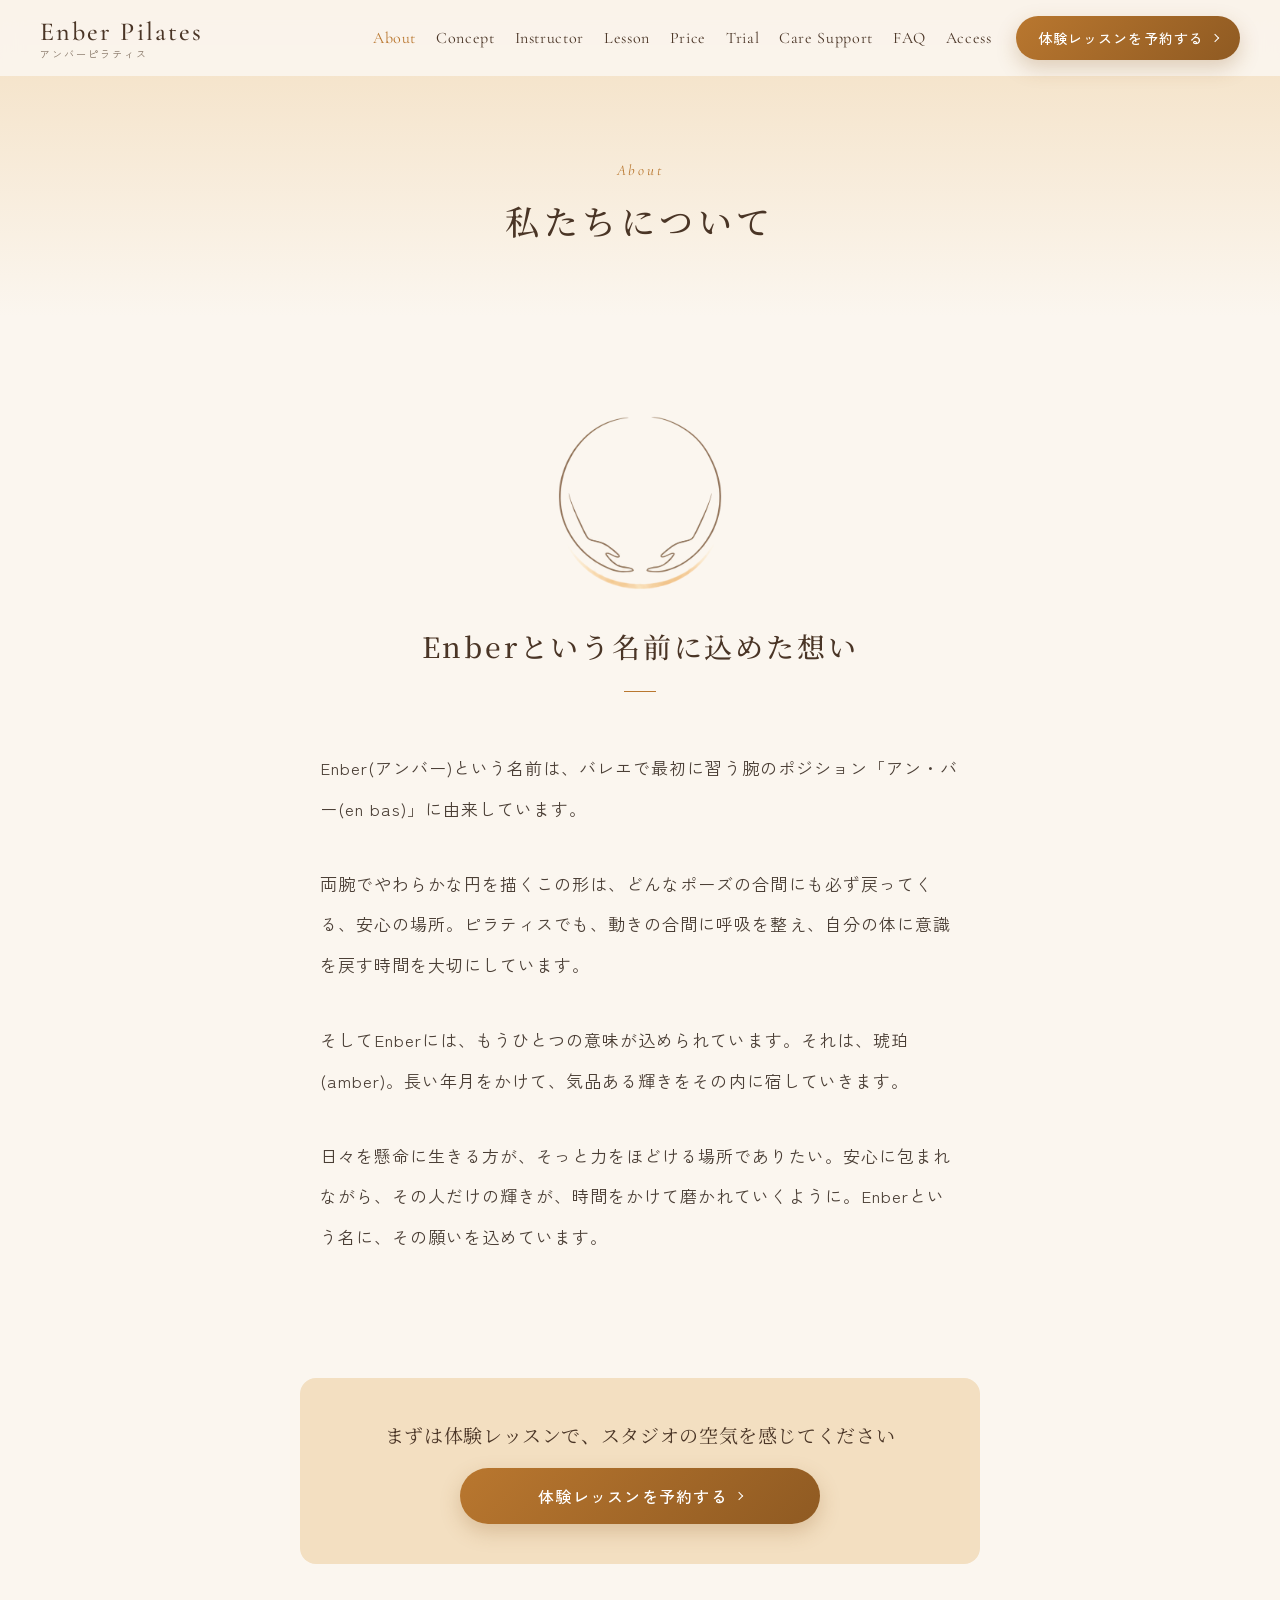
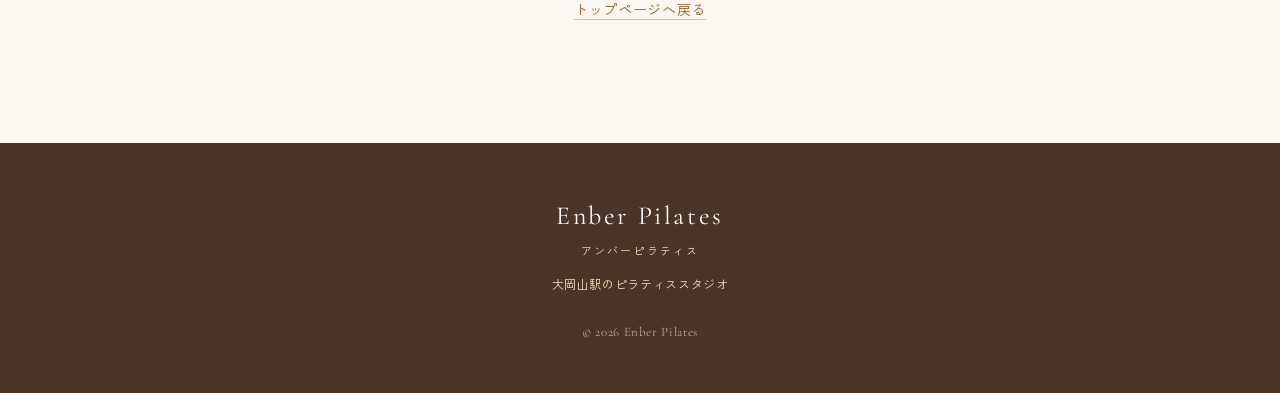
==== about.html @ 8ebee75c "Use the provisional Enber logo mark in place of the circle decoration The mark is cut out of the pro" ====
<!DOCTYPE html>
<html lang="ja">
<head>
  <meta charset="UTF-8">
  <meta name="viewport" content="width=device-width, initial-scale=1">
  <title>私たちについて｜大岡山駅 ピラティス Enber Pilates（アンバーピラティス）</title>
  <meta name="description" content="Enber（アンバー）という店名の由来と、スタジオに込めた想い。大岡山駅徒歩3分のマシンピラティススタジオ Enber Pilates。">
  <meta name="theme-color" content="#b9772f">

  <meta property="og:type" content="article">
  <meta property="og:title" content="私たちについて｜Enber Pilates（アンバーピラティス）">
  <meta property="og:description" content="Enber（アンバー）という店名の由来と、スタジオに込めた想い。">
  <meta property="og:locale" content="ja_JP">

  <link rel="preconnect" href="https://fonts.googleapis.com">
  <link rel="preconnect" href="https://fonts.gstatic.com" crossorigin>
  <link href="https://fonts.googleapis.com/css2?family=Cormorant+Garamond:ital,wght@0,400;0,500;1,400&family=Noto+Serif+JP:wght@400;500;600&family=Zen+Kaku+Gothic+New:wght@400;500;700&display=swap" rel="stylesheet">
  <link rel="stylesheet" href="css/style.css">
</head>
<body>

  <!-- ===== Header ===== -->
  <header class="header" id="header">
    <div class="header__inner">
      <a href="index.html" class="logo" aria-label="Enber Pilates トップへ">
        <span class="logo__en">Enber Pilates</span>
        <span class="logo__ja">アンバーピラティス</span>
      </a>
      <button class="menu-btn" id="menuBtn" aria-label="メニューを開く" aria-expanded="false" aria-controls="globalNav">
        <span></span><span></span><span></span>
      </button>
    </div>
    <nav class="nav" id="globalNav" aria-label="グローバルナビゲーション">
      <ul class="nav__list">
        <li><a href="about.html" aria-current="page">About<small>私たちについて</small></a></li>
        <li><a href="index.html#concept">Concept<small>想い</small></a></li>
        <li><a href="index.html#instructor">Instructor<small>インストラクター</small></a></li>
        <li><a href="index.html#lesson">Lesson<small>レッスン</small></a></li>
        <li><a href="index.html#price">Price<small>料金プラン</small></a></li>
        <li><a href="index.html#trial">Trial<small>体験レッスン</small></a></li>
        <li><a href="index.html#care">Care Support<small>ケアサポート制度</small></a></li>
        <li><a href="index.html#faq">FAQ<small>よくある質問</small></a></li>
        <li><a href="index.html#access">Access<small>アクセス</small></a></li>
      </ul>
      <a href="index.html#contact" class="btn btn--primary nav__cta">体験レッスンを予約する</a>
    </nav>
  </header>

  <main id="top">

    <!-- ===== Page title ===== -->
    <section class="page-head">
      <p class="section__en">About</p>
      <h1 class="page-head__title">私たちについて</h1>
    </section>

    <!-- ===== 店名の由来（本文は指定どおりの文言・句読点のまま掲載） ===== -->
    <section class="section story">
      <div class="container story__container">
        <img class="story__mark" src="images/enber-mark.png" alt="" width="444" height="469">
        <h2 class="story__title">Enberという名前に込めた想い</h2>
        <div class="story__text">
          <p>Enber(アンバー)という名前は、バレエで最初に習う腕のポジション「アン・バー<span class="nowrap">(en bas)</span>」に由来しています。</p>
          <p>両腕でやわらかな円を描くこの形は、どんなポーズの合間にも必ず戻ってくる、安心の場所。ピラティスでも、動きの合間に呼吸を整え、自分の体に意識を戻す時間を大切にしています。</p>
          <p>そしてEnberには、もうひとつの意味が込められています。それは、琥珀(amber)。長い年月をかけて、気品ある輝きをその内に宿していきます。</p>
          <p>日々を懸命に生きる方が、そっと力をほどける場所でありたい。安心に包まれながら、その人だけの輝きが、時間をかけて磨かれていくように。Enberという名に、その願いを込めています。</p>
        </div>
      </div>
    </section>

    <!-- ===== CTA ===== -->
    <section class="section story-cta">
      <div class="container container--narrow">
        <div class="cta-box">
          <p class="cta-box__text">まずは体験レッスンで、<br class="sp-only">スタジオの空気を感じてください</p>
          <a href="index.html#contact" class="btn btn--primary btn--lg">体験レッスンを予約する</a>
        </div>
        <p class="center story-cta__back"><a href="index.html" class="text-link">トップページへ戻る</a></p>
      </div>
    </section>
  </main>

  <!-- ===== Footer ===== -->
  <footer class="footer">
    <p class="footer__logo">Enber Pilates</p>
    <p class="footer__ja">アンバーピラティス</p>
    <p class="footer__desc">大岡山駅のピラティススタジオ</p>
    <p class="footer__copy">&copy; <span id="year">2026</span> Enber Pilates</p>
  </footer>

  <!-- スマホ用 固定予約ボタン -->
  <a href="index.html#contact" class="fixed-cta" id="fixedCta">体験レッスンを予約する</a>

  <script src="js/main.js"></script>
</body>
</html>
---- css/style.css ----
/* ==========================================================
   Enber Pilates — style.css
   スマホファースト（基本はスマホ、768px以上でPC向けに調整）
   ========================================================== */

:root {
  /* Amber palette */
  --color-amber: #b9772f;
  --color-amber-dark: #8f5a22;
  --color-amber-light: #e6c08f;
  --color-honey: #f3dfc1;
  --color-cream: #fbf6ef;
  --color-ivory: #fffdf9;
  --color-sand: #efe4d4;
  --color-brown: #4a3526;
  --color-text: #4b3f36;
  --color-text-sub: #8a7a6b;
  --color-line: #e3d5c3;

  --font-serif: "Noto Serif JP", "Hiragino Mincho ProN", serif;
  --font-sans: "Zen Kaku Gothic New", "Hiragino Sans", "Noto Sans JP", sans-serif;
  --font-en: "Cormorant Garamond", "Times New Roman", serif;

  --radius: 16px;
  --radius-sm: 10px;
  --shadow: 0 10px 30px rgba(110, 72, 30, 0.08);
  --header-h: 60px;
  --gutter: 20px;
}

/* ---------- Reset / Base ---------- */
*, *::before, *::after { box-sizing: border-box; }

html {
  scroll-behavior: smooth;
  scroll-padding-top: var(--header-h);
  -webkit-text-size-adjust: 100%;
}

body {
  margin: 0;
  font-family: var(--font-sans);
  font-size: 15px;
  line-height: 1.9;
  letter-spacing: 0.04em;
  color: var(--color-text);
  background: var(--color-cream);
  -webkit-font-smoothing: antialiased;
  overflow-x: hidden;
}

body.is-menu-open { overflow: hidden; }

h1, h2, h3, h4, p, ul, ol, dl, dd { margin: 0; }
ul, ol { padding: 0; list-style: none; }
a { color: inherit; text-decoration: none; }
img, svg { display: block; max-width: 100%; }
strong { font-weight: 700; }

.container {
  width: 100%;
  max-width: 1080px;
  margin: 0 auto;
  padding: 0 var(--gutter);
}
.container--narrow { max-width: 760px; }

.center { text-align: center; }
.nowrap { white-space: nowrap; }

.pc-only { display: none; }
.sp-only { display: inline; }

/* ---------- Placeholder image ---------- */
.ph {
  position: relative;
  display: flex;
  align-items: center;
  justify-content: center;
  background:
    linear-gradient(135deg, rgba(255, 255, 255, 0.35) 0 25%, transparent 25% 50%, rgba(255, 255, 255, 0.35) 50% 75%, transparent 75%) 0 0 / 24px 24px,
    linear-gradient(160deg, var(--color-honey), var(--color-amber-light));
  color: var(--color-amber-dark);
  overflow: hidden;
}
.ph__label {
  max-width: calc(100% - 24px);
  font-size: 13px;
  font-weight: 500;
  letter-spacing: 0.06em;
  text-align: center;
  line-height: 1.6;
  padding: 8px 16px;
  background: rgba(255, 253, 249, 0.8);
  border-radius: var(--radius-sm);
}
.ph__label small {
  display: block;
  font-size: 11px;
  font-weight: 400;
  color: var(--color-text-sub);
}

/* ---------- Buttons ---------- */
.btn {
  display: inline-flex;
  align-items: center;
  justify-content: center;
  gap: 8px;
  min-height: 48px;
  padding: 12px 28px;
  border-radius: 999px;
  font-weight: 500;
  letter-spacing: 0.08em;
  transition: background-color 0.3s, transform 0.3s, box-shadow 0.3s;
}
.btn--primary {
  color: #fff;
  background: linear-gradient(135deg, var(--color-amber), var(--color-amber-dark));
  box-shadow: 0 8px 20px rgba(143, 90, 34, 0.25);
}
.btn--primary::after {
  content: "";
  width: 6px;
  height: 6px;
  border-top: 1.5px solid currentColor;
  border-right: 1.5px solid currentColor;
  transform: rotate(45deg);
}
.btn--primary:hover { transform: translateY(-2px); box-shadow: 0 12px 26px rgba(143, 90, 34, 0.32); }
.btn--lg { width: 100%; max-width: 360px; min-height: 56px; font-size: 16px; }

/* ---------- Header ---------- */
.header {
  position: fixed;
  inset: 0 0 auto 0;
  z-index: 100;
  height: var(--header-h);
  transition: box-shadow 0.3s;
}
/* backdrop-filterをheader本体に付けると固定ナビの基準がheaderになるため疑似要素に分離 */
.header::before {
  content: "";
  position: absolute;
  inset: 0;
  z-index: -1;
  background: rgba(251, 246, 239, 0.9);
  -webkit-backdrop-filter: blur(10px);
  backdrop-filter: blur(10px);
}
.header.is-scrolled { box-shadow: 0 2px 16px rgba(110, 72, 30, 0.08); }

.header__inner {
  display: flex;
  align-items: center;
  justify-content: space-between;
  height: 100%;
  padding: 0 var(--gutter);
  max-width: 1200px;
  margin: 0 auto;
}

.logo { position: relative; z-index: 110; display: flex; flex-direction: column; line-height: 1.2; }
.logo__en {
  font-family: var(--font-en);
  font-size: 22px;
  font-weight: 500;
  letter-spacing: 0.08em;
  color: var(--color-brown);
}
.logo__ja { font-size: 10px; letter-spacing: 0.2em; color: var(--color-text-sub); }

.menu-btn {
  position: relative;
  z-index: 110;
  width: 44px;
  height: 44px;
  padding: 0;
  border: 0;
  background: transparent;
  cursor: pointer;
}
.menu-btn span {
  position: absolute;
  left: 11px;
  width: 22px;
  height: 1.5px;
  background: var(--color-brown);
  transition: transform 0.3s, opacity 0.3s, top 0.3s;
}
.menu-btn span:nth-child(1) { top: 15px; }
.menu-btn span:nth-child(2) { top: 21px; }
.menu-btn span:nth-child(3) { top: 27px; }
.menu-btn[aria-expanded="true"] span:nth-child(1) { top: 21px; transform: rotate(45deg); }
.menu-btn[aria-expanded="true"] span:nth-child(2) { opacity: 0; }
.menu-btn[aria-expanded="true"] span:nth-child(3) { top: 21px; transform: rotate(-45deg); }

/* SP: full-screen nav */
.nav {
  position: fixed;
  inset: 0;
  z-index: 105;
  display: flex;
  flex-direction: column;
  justify-content: safe center;
  padding: calc(var(--header-h) + 10px) 32px 40px;
  background: var(--color-cream);
  opacity: 0;
  visibility: hidden;
  transition: opacity 0.35s, visibility 0.35s;
  overflow-y: auto;
}
.nav.is-open { opacity: 1; visibility: visible; }
.nav__list li { border-bottom: 1px solid var(--color-line); }
.nav__list a {
  display: flex;
  align-items: baseline;
  justify-content: space-between;
  padding: 13px 4px;
  font-family: var(--font-en);
  font-size: 22px;
  color: var(--color-brown);
}
.nav__list small { font-family: var(--font-sans); font-size: 12px; color: var(--color-text-sub); }
.nav__cta { margin-top: 28px; }

/* ---------- Hero ---------- */
.hero {
  position: relative;
  padding-top: var(--header-h);
  background: var(--color-cream);
}
.hero__image {
  /* 画面の高さに合わせて写真を縮め、予約ボタンまで最初の画面に収める */
  height: max(130px, min(36vh, calc(100vh - 540px)));
  height: max(130px, min(36svh, calc(100svh - 540px)));
  margin: 0 var(--gutter);
  border-radius: 0 0 80px 0;
}
.hero__body { padding: 18px var(--gutter) 56px; }
.hero__eyebrow {
  display: inline-block;
  padding: 2px 12px;
  font-size: 12px;
  font-weight: 500;
  letter-spacing: 0.08em;
  color: var(--color-amber-dark);
  background: var(--color-honey);
  border-radius: 999px;
}
.hero__title {
  margin-top: 8px;
  font-family: var(--font-serif);
  font-size: clamp(25px, 7.2vw, 46px);
  font-weight: 500;
  line-height: 1.5;
  letter-spacing: 0.08em;
  color: var(--color-brown);
}
.hero__lead { margin-top: 8px; font-size: 13px; line-height: 1.8; color: var(--color-text); }
.hero__for { margin-top: 12px; }
.hero__for-title { font-size: 12px; font-weight: 500; color: var(--color-amber-dark); }
.tags { display: flex; flex-wrap: wrap; gap: 6px; margin-top: 4px; }
.tags li {
  padding: 3px 12px 3px 24px;
  position: relative;
  font-size: 12.5px;
  line-height: 1.6;
  color: var(--color-brown);
  background: var(--color-ivory);
  border: 1px solid var(--color-amber-light);
  border-radius: 999px;
}
.tags li::before {
  content: "";
  position: absolute;
  left: 10px;
  top: 50%;
  width: 8px;
  height: 5px;
  border-left: 1.5px solid var(--color-amber);
  border-bottom: 1.5px solid var(--color-amber);
  transform: translateY(-70%) rotate(-45deg);
}
.hero__actions { margin-top: 16px; display: flex; flex-direction: column; align-items: flex-start; gap: 10px; }
.hero__note {
  font-size: 13px;
  color: var(--color-text-sub);
  border-bottom: 1px solid var(--color-line);
  padding-bottom: 2px;
}
.hero__note strong { color: var(--color-amber-dark); font-size: 15px; }
.hero__scroll { display: none; }

/* ---------- Section common ---------- */
.section { padding: 80px 0; }
.section__head { margin-bottom: 40px; text-align: center; }
.section__en {
  font-family: var(--font-en);
  font-size: 15px;
  font-style: italic;
  letter-spacing: 0.18em;
  color: var(--color-amber);
}
.section__title {
  margin-top: 4px;
  font-family: var(--font-serif);
  font-size: 23px;
  font-weight: 500;
  letter-spacing: 0.12em;
  color: var(--color-brown);
}
.section__title::after {
  content: "";
  display: block;
  width: 32px;
  height: 1px;
  margin: 16px auto 0;
  background: var(--color-amber);
}
.section__lead { margin-top: 18px; font-size: 14px; color: var(--color-text-sub); }

.card {
  background: var(--color-ivory);
  border-radius: var(--radius);
  box-shadow: var(--shadow);
  overflow: hidden;
}

/* ---------- Concept ---------- */
.concept { background: var(--color-ivory); }
.concept__catch {
  font-family: var(--font-serif);
  font-size: 21px;
  line-height: 1.9;
  letter-spacing: 0.1em;
  text-align: center;
  color: var(--color-brown);
}
.concept__image { aspect-ratio: 16 / 9; margin-top: 28px; border-radius: var(--radius); }
.concept__text { margin-top: 28px; }
.text-link { color: var(--color-amber-dark); border-bottom: 1px solid var(--color-amber-light); }
.concept__text p + p { margin-top: 1.4em; }

.values { display: grid; gap: 16px; margin-top: 48px; }
.values__item {
  padding: 26px 24px;
  background: var(--color-cream);
  border-radius: var(--radius);
}
.values__num {
  font-family: var(--font-en);
  font-size: 28px;
  line-height: 1;
  color: var(--color-amber-light);
}
.values__title {
  margin: 6px 0 8px;
  font-family: var(--font-serif);
  font-size: 17px;
  font-weight: 500;
  color: var(--color-brown);
}
.values__item p { font-size: 14px; }

/* ---------- Instructor ---------- */
.instructor__list { display: grid; gap: 24px; }
.instructor-card__photo { aspect-ratio: 4 / 3; }
.instructor-card__body { padding: 24px; }
.instructor-card__role {
  font-family: var(--font-en);
  font-style: italic;
  font-size: 14px;
  color: var(--color-amber);
}
.instructor-card__name {
  font-family: var(--font-en);
  font-size: 30px;
  font-weight: 500;
  line-height: 1.3;
  letter-spacing: 0.08em;
  color: var(--color-brown);
}
.instructor-card__name span {
  margin-left: 12px;
  font-family: var(--font-sans);
  font-size: 13px;
  letter-spacing: 0.12em;
  color: var(--color-text-sub);
}
.instructor-card__label {
  margin: 22px 0 8px;
  font-size: 13px;
  font-weight: 700;
  letter-spacing: 0.08em;
  color: var(--color-amber-dark);
}
.instructor-card__label::before {
  content: "";
  display: inline-block;
  width: 14px;
  height: 1px;
  margin-right: 8px;
  vertical-align: middle;
  background: var(--color-amber);
}
.instructor-card__message {
  padding: 14px 16px;
  font-size: 14px;
  line-height: 1.95;
  background: var(--color-cream);
  border-radius: var(--radius-sm);
}
.instructor-card__message p + p { margin-top: 0.8em; }
.instructor-card__text { font-size: 14px; line-height: 1.95; }
.instructor-card .check-list { margin-top: 0; }
.instructor-card .check-list + .instructor-card__text { margin-top: 10px; }

.qual-list { font-size: 13.5px; line-height: 1.75; }
.qual-list li { position: relative; padding-left: 16px; }
.qual-list li + li { margin-top: 6px; }
.qual-list li::before {
  content: "";
  position: absolute;
  left: 2px;
  top: 0.7em;
  width: 6px;
  height: 6px;
  border-radius: 50%;
  background: var(--color-amber-light);
}
.qual-list small { display: block; font-size: 12px; color: var(--color-text-sub); }

/* 経歴（開閉式） */
.history { margin-top: 22px; border-top: 1px solid var(--color-line); }
.history summary {
  position: relative;
  display: block;
  padding: 14px 28px 4px 0;
  font-size: 13px;
  font-weight: 700;
  letter-spacing: 0.08em;
  color: var(--color-amber-dark);
  cursor: pointer;
  list-style: none;
}
.history summary::-webkit-details-marker { display: none; }
.history summary::after {
  content: "";
  position: absolute;
  right: 6px;
  top: 50%;
  width: 7px;
  height: 7px;
  border-right: 1.5px solid var(--color-amber);
  border-bottom: 1.5px solid var(--color-amber);
  transform: translateY(-30%) rotate(45deg);
  transition: transform 0.3s;
}
.history[open] summary::after { transform: translateY(0) rotate(-135deg); }
.history__intro { margin-top: 12px; font-size: 13px; line-height: 1.85; }
.history__list {
  display: grid;
  grid-template-columns: 4.6em 1fr;
  gap: 10px 8px;
  margin-top: 14px;
  font-size: 13px;
  line-height: 1.75;
}
.history__list dt { font-family: var(--font-en); font-size: 14px; color: var(--color-amber-dark); }

/* ---------- Lesson ---------- */
.lesson { background: var(--color-ivory); }
.lesson__list { display: grid; gap: 32px; }
.lesson-card__image { aspect-ratio: 16 / 10; border-radius: var(--radius); }
.lesson-card__body { padding: 24px 4px 0; }
.lesson-card__tag {
  display: inline-block;
  font-family: var(--font-en);
  font-size: 13px;
  letter-spacing: 0.1em;
  padding: 0 12px;
  color: #fff;
  background: var(--color-amber);
  border-radius: 999px;
}
.lesson-card__title {
  margin-top: 8px;
  font-family: var(--font-serif);
  font-size: 20px;
  font-weight: 500;
  color: var(--color-brown);
}
.lesson-card__meta { margin-bottom: 10px; font-size: 13px; color: var(--color-text-sub); }

.check-list {
  margin-top: 16px;
  padding: 16px 18px;
  background: var(--color-cream);
  border-radius: var(--radius-sm);
}
.check-list li { position: relative; padding-left: 24px; font-size: 14px; }
.check-list li + li { margin-top: 4px; }
.check-list li::before {
  content: "";
  position: absolute;
  left: 4px;
  top: 0.55em;
  width: 10px;
  height: 6px;
  border-left: 1.5px solid var(--color-amber);
  border-bottom: 1.5px solid var(--color-amber);
  transform: rotate(-45deg);
}

/* ---------- Price ---------- */
.plan-list { display: grid; grid-template-columns: 1fr 1fr; gap: 12px; }
.plan {
  position: relative;
  padding: 24px 14px 20px;
  text-align: center;
  background: var(--color-ivory);
  border: 1px solid var(--color-line);
  border-radius: var(--radius);
}
.plan__name {
  font-family: var(--font-en);
  font-size: 24px;
  font-weight: 500;
  letter-spacing: 0.08em;
  color: var(--color-brown);
}
.plan__price {
  margin-top: 4px;
  font-family: var(--font-en);
  font-size: 30px;
  font-weight: 500;
  line-height: 1.3;
  color: var(--color-amber-dark);
}
.plan__price .yen { font-size: 0.6em; margin-right: 2px; }
.plan__price .unit { font-family: var(--font-sans); font-size: 12px; color: var(--color-text-sub); margin-left: 2px; }
.plan__price--lg { font-size: 40px; }

.plan__detail { margin-top: 12px; padding-top: 12px; border-top: 1px dashed var(--color-line); font-size: 14px; }
.plan__detail li { display: flex; align-items: center; justify-content: center; gap: 8px; }
.plan__detail li + li { margin-top: 4px; }
.plan__detail--row { display: flex; justify-content: center; gap: 20px; border-top: 0; padding-top: 0; }
.plan__detail--row li + li { margin-top: 0; }

.badge {
  display: inline-block;
  min-width: 32px;
  font-family: var(--font-en);
  font-size: 12px;
  line-height: 20px;
  border-radius: 4px;
}
.badge--pv { color: #fff; background: var(--color-amber); }
.badge--gl { color: var(--color-amber-dark); background: var(--color-honey); }

.plan-trial {
  position: relative;
  margin-top: 18px;
  padding: 40px 22px 28px;
  text-align: center;
  background: linear-gradient(150deg, #fff7ec, var(--color-honey));
  border: 2px solid var(--color-amber);
  border-radius: var(--radius);
  box-shadow: var(--shadow);
}
.plan-trial__badge {
  position: absolute;
  top: -18px;
  left: 50%;
  transform: translateX(-50%);
  padding: 6px 20px;
  font-size: 14px;
  font-weight: 700;
  letter-spacing: 0.06em;
  line-height: 1.5;
  white-space: nowrap;
  color: #fff;
  background: linear-gradient(135deg, var(--color-amber), var(--color-amber-dark));
  border-radius: 999px;
  box-shadow: 0 6px 14px rgba(143, 90, 34, 0.25);
}
.plan-trial__name {
  font-family: var(--font-serif);
  font-size: 23px;
  font-weight: 500;
  color: var(--color-brown);
}
.plan-trial__lead { margin: 4px 0 14px; font-size: 14px; color: var(--color-amber-dark); }
.plan-trial__points {
  margin: 18px 0 24px;
  padding: 16px 18px;
  text-align: left;
  background: rgba(255, 253, 249, 0.8);
  border-radius: var(--radius-sm);
}
.plan-trial__points li { position: relative; padding-left: 24px; font-size: 14px; line-height: 1.75; }
.plan-trial__points li + li { margin-top: 6px; }
.plan-trial__points li::before {
  content: "";
  position: absolute;
  left: 4px;
  top: 0.55em;
  width: 10px;
  height: 6px;
  border-left: 1.5px solid var(--color-amber);
  border-bottom: 1.5px solid var(--color-amber);
  transform: rotate(-45deg);
}
.plan-trial__points strong { color: var(--color-amber-dark); }

.price__subtitle {
  margin: 56px 0 18px;
  font-family: var(--font-serif);
  font-size: 19px;
  font-weight: 500;
  text-align: center;
  color: var(--color-brown);
}
.price__subtitle small { display: block; font-family: var(--font-sans); font-size: 12px; color: var(--color-text-sub); }

.price__care {
  display: flex;
  align-items: center;
  gap: 12px;
  margin-top: 20px;
  padding: 14px 18px;
  font-size: 13px;
  line-height: 1.7;
  background: var(--color-ivory);
  border: 1px dashed var(--color-amber);
  border-radius: var(--radius-sm);
}
.price__care strong { color: var(--color-amber-dark); }
.price__care-label {
  flex-shrink: 0;
  padding: 2px 8px;
  font-size: 11px;
  color: #fff;
  background: var(--color-brown);
  border-radius: 4px;
}

.notes { margin-top: 24px; font-size: 12px; color: var(--color-text-sub); }
.notes li { padding-left: 1em; text-indent: -1em; }
.notes li::before { content: "※"; }

/* ---------- Trial ---------- */
.trial { background: var(--color-sand); }
.trial__list { display: grid; gap: 16px; }
.trial-card {
  padding: 28px 24px;
  text-align: center;
  background: var(--color-ivory);
  border-radius: var(--radius);
  box-shadow: var(--shadow);
}
.trial-card__tag {
  font-family: var(--font-en);
  font-style: italic;
  font-size: 15px;
  color: var(--color-amber);
  letter-spacing: 0.1em;
}
.trial-card__title {
  font-family: var(--font-serif);
  font-size: 20px;
  font-weight: 500;
  color: var(--color-brown);
}
.trial-card__time { margin-top: 4px; font-size: 13px; color: var(--color-text-sub); }
.trial-card__price {
  margin-top: 8px;
  font-family: var(--font-en);
  font-size: 44px;
  line-height: 1.2;
  color: var(--color-amber-dark);
}
.trial-card__price span { font-family: var(--font-sans); font-size: 15px; margin-left: 2px; }
.trial-card__text { margin-top: 10px; font-size: 13px; text-align: left; }

.flow {
  display: grid;
  grid-template-columns: 1fr 1fr;
  gap: 10px;
  margin-top: 40px;
  counter-reset: flow;
}
.flow li {
  padding: 16px 10px;
  text-align: center;
  font-size: 13px;
  line-height: 1.6;
  background: var(--color-ivory);
  border-radius: var(--radius-sm);
}
.flow__step {
  display: block;
  font-family: var(--font-en);
  font-style: italic;
  font-size: 14px;
  color: var(--color-amber);
}

.trial__belongings {
  margin: 28px 0 36px;
  padding: 20px 22px;
  font-size: 14px;
  background: var(--color-ivory);
  border-radius: var(--radius-sm);
}
.trial__belongings small { color: var(--color-text-sub); }
.trial__subtitle {
  margin-bottom: 4px;
  font-family: var(--font-serif);
  font-size: 15px;
  font-weight: 500;
  color: var(--color-brown);
}

/* ---------- Care Support ---------- */
.care {
  color: var(--color-cream);
  background:
    radial-gradient(circle at 85% 0%, rgba(230, 192, 143, 0.22), transparent 55%),
    var(--color-brown);
}
.care .section__title { color: #fff; }
.care .section__en { color: var(--color-amber-light); }
.care__only {
  display: inline-block;
  margin-bottom: 14px;
  padding: 4px 16px;
  font-size: 13px;
  font-weight: 700;
  letter-spacing: 0.08em;
  color: var(--color-brown);
  background: var(--color-amber-light);
  border-radius: 999px;
}
.care__catch {
  font-family: var(--font-serif);
  font-size: 21px;
  text-align: center;
  line-height: 1.8;
  color: #fff;
}
.care__intro { margin-top: 14px; font-size: 14px; text-align: center; }
.care__intro strong { color: var(--color-amber-light); border-bottom: 1px solid var(--color-amber-light); }

.care__compare { display: grid; gap: 6px; margin-top: 32px; }
.care__col { padding: 20px 20px; font-size: 14px; text-align: center; border-radius: var(--radius); }
.care__col small { display: block; margin-top: 6px; font-size: 12px; line-height: 1.7; }
.care__col-title { margin-bottom: 6px; font-size: 12px; font-weight: 700; letter-spacing: 0.1em; }
.care__col--general { color: rgba(251, 246, 239, 0.75); border: 1px solid rgba(251, 246, 239, 0.25); }
.care__col--enber { color: var(--color-text); background: var(--color-ivory); box-shadow: 0 10px 30px rgba(0, 0, 0, 0.18); }
.care__col--enber .care__col-title { color: var(--color-amber-dark); }
.care__col--enber p:not(.care__col-title) { font-weight: 500; color: var(--color-brown); }
.care__col--enber small { font-weight: 400; color: var(--color-text-sub); }
.care__arrow {
  width: 14px;
  height: 14px;
  margin: 4px auto 10px;
  border-right: 2px solid var(--color-amber-light);
  border-bottom: 2px solid var(--color-amber-light);
  transform: rotate(45deg);
}

.care__targets { display: flex; justify-content: center; gap: 12px; margin: 28px 0 20px; }
.care__targets li {
  flex: 1;
  max-width: 120px;
  padding: 14px 4px;
  font-size: 13px;
  text-align: center;
  background: rgba(251, 246, 239, 0.08);
  border-radius: var(--radius-sm);
}
.care__icon {
  display: flex;
  align-items: center;
  justify-content: center;
  width: 44px;
  height: 44px;
  margin: 0 auto 6px;
  border-radius: 50%;
  background: var(--color-honey);
}
.care__icon svg { width: 22px; height: 22px; fill: none; stroke: var(--color-amber-dark); stroke-width: 1.6; stroke-linejoin: round; }
.care__note { font-size: 12px; color: rgba(251, 246, 239, 0.7); }

/* ---------- CTA box（ページ途中の予約ボタン） ---------- */
.cta-box {
  margin-top: 48px;
  padding: 28px 20px;
  text-align: center;
  background: var(--color-honey);
  border-radius: var(--radius);
}
.cta-box__text {
  margin-bottom: 16px;
  font-family: var(--font-serif);
  font-size: 16px;
  line-height: 1.8;
  color: var(--color-brown);
}
.cta-box--dark { background: rgba(251, 246, 239, 0.08); border: 1px solid rgba(230, 192, 143, 0.4); }
.cta-box--dark .cta-box__text { color: #fff; }

/* ---------- FAQ ---------- */
.faq { background: var(--color-ivory); }
.faq__item { border-bottom: 1px solid var(--color-line); }
.faq__item:first-child { border-top: 1px solid var(--color-line); }
.faq__item summary {
  position: relative;
  display: block;
  padding: 18px 40px 18px 36px;
  font-weight: 500;
  font-size: 15px;
  line-height: 1.7;
  color: var(--color-brown);
  cursor: pointer;
  list-style: none;
}
.faq__item summary::-webkit-details-marker { display: none; }
.faq__item summary::before {
  content: "Q";
  position: absolute;
  left: 4px;
  top: 14px;
  font-family: var(--font-en);
  font-size: 22px;
  color: var(--color-amber);
}
.faq__item summary::after {
  content: "";
  position: absolute;
  right: 10px;
  top: 50%;
  width: 8px;
  height: 8px;
  border-right: 1.5px solid var(--color-amber);
  border-bottom: 1.5px solid var(--color-amber);
  transform: translateY(-70%) rotate(45deg);
  transition: transform 0.3s;
}
.faq__item[open] summary::after { transform: translateY(-30%) rotate(-135deg); }
.faq__answer {
  position: relative;
  margin: 0 0 18px;
  padding: 14px 16px 14px 36px;
  font-size: 14px;
  background: var(--color-cream);
  border-radius: var(--radius-sm);
}
.faq__answer::before {
  content: "A";
  position: absolute;
  left: 12px;
  top: 8px;
  font-family: var(--font-en);
  font-size: 20px;
  color: var(--color-amber-light);
}

/* ---------- Access ---------- */
.access__inner { display: grid; gap: 28px; }
.access__map { aspect-ratio: 4 / 3; border-radius: var(--radius); }
.access__map iframe { width: 100%; height: 100%; border: 0; }
.access__info { display: grid; grid-template-columns: 6.5em 1fr; font-size: 14px; }
.access__info dt,
.access__info dd { padding: 12px 0; border-bottom: 1px solid var(--color-line); }
.access__info dt { color: var(--color-amber-dark); font-weight: 500; }

/* ---------- Contact ---------- */
.contact { background: linear-gradient(170deg, var(--color-honey), var(--color-amber-light)); }
.contact .section__lead { color: var(--color-text); }
.contact__buttons { display: grid; gap: 14px; }
.contact-btn {
  display: flex;
  align-items: center;
  gap: 16px;
  min-height: 72px;
  padding: 14px 24px;
  color: #fff;
  border-radius: var(--radius);
  box-shadow: 0 8px 20px rgba(110, 72, 30, 0.15);
  transition: transform 0.3s, box-shadow 0.3s;
}
.contact-btn:hover { transform: translateY(-2px); box-shadow: 0 12px 26px rgba(110, 72, 30, 0.2); }
.contact-btn svg { flex-shrink: 0; width: 28px; height: 28px; fill: none; stroke: currentColor; stroke-width: 1.6; stroke-linejoin: round; stroke-linecap: round; }
.contact-btn span { display: flex; flex-direction: column; line-height: 1.5; }
.contact-btn strong { font-size: 16px; font-weight: 500; letter-spacing: 0.06em; }
.contact-btn small { font-size: 12px; opacity: 0.85; }
.contact-btn--web { background: linear-gradient(135deg, var(--color-amber), var(--color-amber-dark)); }
.contact-btn--line { background: #06c755; }
.contact-btn--line svg { fill: currentColor; stroke: none; }
.contact-btn--insta { color: var(--color-brown); background: var(--color-ivory); }

/* ---------- Footer ---------- */
.footer {
  padding: 48px var(--gutter) 100px;
  text-align: center;
  color: var(--color-honey);
  background: var(--color-brown);
}
.footer__logo { font-family: var(--font-en); font-size: 26px; letter-spacing: 0.1em; color: #fff; }
.footer__ja { font-size: 11px; letter-spacing: 0.2em; }
.footer__desc { margin-top: 12px; font-size: 12px; }
.footer__copy { margin-top: 24px; font-family: var(--font-en); font-size: 13px; opacity: 0.7; }

/* ---------- Fixed CTA (SP) ---------- */
.fixed-cta {
  position: fixed;
  left: 12px;
  right: 12px;
  bottom: calc(12px + env(safe-area-inset-bottom));
  z-index: 90;
  display: flex;
  align-items: center;
  justify-content: center;
  min-height: 54px;
  font-weight: 500;
  letter-spacing: 0.08em;
  color: #fff;
  background: linear-gradient(135deg, var(--color-amber), var(--color-amber-dark));
  border-radius: 999px;
  box-shadow: 0 8px 24px rgba(74, 53, 38, 0.3);
  transform: translateY(160%);
  transition: transform 0.4s;
}
.fixed-cta.is-show { transform: translateY(0); }

/* ---------- Fade-in animation ---------- */
.js .fade-in { opacity: 0; transform: translateY(24px); transition: opacity 0.8s ease, transform 0.8s ease; }
.js .fade-in.is-visible { opacity: 1; transform: none; }

@media (prefers-reduced-motion: reduce) {
  html { scroll-behavior: auto; }
  .js .fade-in { opacity: 1; transform: none; transition: none; }
}

/* ==========================================================
   Tablet / PC (768px〜)
   ========================================================== */
@media (min-width: 768px) {
  :root { --header-h: 76px; --gutter: 40px; }

  body { font-size: 16px; }
  .pc-only { display: inline; }
  .sp-only { display: none; }

  .section { padding: 120px 0; }
  .section__head { margin-bottom: 56px; }
  .section__title { font-size: 30px; }

  /* Header / Nav */
  .logo__en { font-size: 26px; }
  .menu-btn { display: none; }
  .header__inner { max-width: none; }
  .nav {
    position: absolute;
    inset: 0 var(--gutter) auto auto;
    height: var(--header-h);
    flex-direction: row;
    align-items: center;
    gap: 24px;
    padding: 0;
    background: transparent;
    opacity: 1;
    visibility: visible;
    overflow: visible;
  }
  .nav__list { display: flex; gap: 20px; }
  .nav__list li { border: 0; }
  .nav__list a { padding: 0; font-size: 16px; transition: color 0.3s; }
  .nav__list a:hover { color: var(--color-amber); }
  .nav__list small { display: none; }
  .nav__cta { margin-top: 0; min-height: 44px; padding: 8px 22px; font-size: 14px; }

  /* Hero */
  .hero {
    display: grid;
    grid-template-columns: 1fr 1fr;
    align-items: center;
    min-height: 100vh;
  }
  .hero__image {
    order: 2;
    height: calc(100vh - var(--header-h) - 40px);
    max-height: 760px;
    margin: 0 var(--gutter) 0 0;
    border-radius: 200px 0 0 0;
  }
  .hero__body { order: 1; padding: 40px 40px 40px 8vw; }
  .hero__eyebrow { font-size: 14px; padding: 4px 16px; }
  .hero__title { margin-top: 16px; font-size: clamp(20px, 2.8vw, 44px); }
  .hero__lead { margin-top: 16px; font-size: 15px; }
  .hero__for { margin-top: 22px; }
  .hero__for-title { font-size: 13px; }
  .tags li { font-size: 14px; }
  .hero__actions { margin-top: 28px; }
  .hero__scroll {
    position: absolute;
    left: 8vw;
    bottom: 12px;
    display: block;
    padding-bottom: 48px;
    font-family: var(--font-en);
    font-size: 13px;
    letter-spacing: 0.2em;
    color: var(--color-text-sub);
  }
  .hero__scroll::after {
    content: "";
    position: absolute;
    left: 50%;
    bottom: 0;
    width: 1px;
    height: 40px;
    background: var(--color-amber);
    animation: scrollLine 2s ease-in-out infinite;
  }

  /* Concept */
  .concept__catch { font-size: 28px; }
  .concept__text { text-align: center; }
  .concept__image { max-width: 760px; margin: 40px auto 0; aspect-ratio: 21 / 9; }
  .values { grid-template-columns: repeat(3, 1fr); gap: 24px; }

  /* Instructor */
  .instructor__list { gap: 32px; }
  .instructor-card { display: grid; grid-template-columns: 300px 1fr; align-items: start; }
  .instructor-card__photo { aspect-ratio: 3 / 4; }
  .instructor-card__body { padding: 36px 44px; }
  .instructor-card__name { font-size: 36px; }

  /* Lesson */
  .lesson__list { grid-template-columns: 1fr 1fr; gap: 40px; }

  /* CTA box */
  .cta-box { margin-top: 64px; padding: 40px; }
  .cta-box__text { font-size: 19px; }

  /* Price */
  .plan-list { grid-template-columns: repeat(4, 1fr); gap: 16px; }
  .plan { padding: 32px 16px 24px; }
  .plan__price { font-size: 34px; }
  .plan-trial { max-width: 760px; margin: 18px auto 0; padding: 48px 56px 40px; }
  .plan-trial__name { font-size: 28px; }
  .plan-trial__points { max-width: 520px; margin-left: auto; margin-right: auto; }
  .price__subtitle { margin-top: 80px; }
  .price__care { justify-content: center; }

  /* Trial */
  .trial__list { grid-template-columns: 1fr 1fr; gap: 24px; }
  .trial-card__text { text-align: center; }
  .flow { grid-template-columns: repeat(4, 1fr); }

  /* Care */
  .care__catch { font-size: 28px; }
  .care__intro { font-size: 15px; }
  .care__compare { grid-template-columns: 1fr auto 1fr; align-items: center; max-width: 860px; margin: 40px auto 0; gap: 16px; }
  .care__col { padding: 28px; }
  .care__arrow { margin: 0; transform: rotate(-45deg); }
  .care__note { text-align: center; }
  .care__targets { gap: 20px; }

  /* Access */
  .access__inner { grid-template-columns: 1.2fr 1fr; align-items: center; gap: 48px; }

  /* Contact */
  .contact__buttons { grid-template-columns: repeat(3, 1fr); }
  .contact-btn { flex-direction: column; justify-content: center; text-align: center; gap: 10px; padding: 24px 16px; min-height: 150px; }
  .contact-btn span { align-items: center; }

  /* Footer / Fixed CTA */
  .footer { padding-bottom: 48px; }
  .fixed-cta { display: none; }
}

@media (min-width: 768px) and (max-width: 1080px) {
  .nav__list { gap: 14px; }
  .nav__list a { font-size: 14px; }
  .nav__list li:nth-child(n+6) { display: none; }
}

@keyframes scrollLine {
  0% { transform: scaleY(0); transform-origin: top; }
  50% { transform: scaleY(1); transform-origin: top; }
  51% { transform-origin: bottom; }
  100% { transform: scaleY(0); transform-origin: bottom; }
}

/* ==========================================================
   Enberの由来（トップの導線 / Aboutページ）
   ========================================================== */
.btn--outline {
  color: var(--color-amber-dark);
  background: transparent;
  border: 1px solid var(--color-amber);
}
.btn--outline::after {
  content: "";
  width: 6px;
  height: 6px;
  border-top: 1.5px solid currentColor;
  border-right: 1.5px solid currentColor;
  transform: rotate(45deg);
}
.btn--outline:hover { color: #fff; background: var(--color-amber); }

.nav__list a[aria-current="page"] { color: var(--color-amber); }

/* ロゴマーク（アン・バーの腕の円 × 琥珀の光） */
.intro__mark,
.story__mark {
  display: block;
  width: 120px;
  height: auto;
  margin: 0 auto 20px;
}
.story__mark { width: 140px; margin-bottom: 28px; }

/* ---------- トップ：Enberの由来 ---------- */
.intro {
  background: linear-gradient(180deg, var(--color-cream), var(--color-ivory));
}
.intro__body { text-align: center; }
.intro__copy {
  margin-top: 14px;
  font-family: var(--font-serif);
  font-size: 22px;
  font-weight: 500;
  line-height: 1.9;
  letter-spacing: 0.1em;
  color: var(--color-brown);
  word-break: auto-phrase;
  text-wrap: balance;
}
.intro__text {
  max-width: 32em;
  margin: 20px auto 32px;
  font-size: 15px;
  line-height: 2.1;
  word-break: auto-phrase;
  text-wrap: pretty;
}

/* ---------- About ページ ---------- */
.page-head {
  padding: calc(var(--header-h) + 56px) var(--gutter) 48px;
  text-align: center;
  background: linear-gradient(180deg, var(--color-honey), var(--color-cream));
}
.page-head__title {
  margin-top: 4px;
  font-family: var(--font-serif);
  font-size: 26px;
  font-weight: 500;
  letter-spacing: 0.14em;
  color: var(--color-brown);
}

.story { padding-top: 64px; background: var(--color-cream); }
.story__container { max-width: 720px; }
.story__title {
  font-family: var(--font-serif);
  font-size: 21px;
  font-weight: 500;
  line-height: 1.8;
  letter-spacing: 0.1em;
  text-align: center;
  color: var(--color-brown);
  word-break: auto-phrase;
}
.story__title::after {
  content: "";
  display: block;
  width: 32px;
  height: 1px;
  margin: 20px auto 0;
  background: var(--color-amber);
}
.story__text {
  margin-top: 40px;
  font-size: 16px;
  line-height: 2.25;
  letter-spacing: 0.06em;
  text-wrap: pretty;
}
.story__text p + p { margin-top: 2em; }

.story-cta { padding-top: 0; background: var(--color-cream); }
.story-cta .cta-box { margin-top: 0; }
.story-cta__back { margin-top: 32px; font-size: 14px; }

@media (min-width: 768px) {
  .intro__copy { font-size: 30px; }
  .intro__text { font-size: 16px; }
  .intro__mark { width: 140px; }
  .story__mark { width: 170px; }

  .page-head { padding: calc(var(--header-h) + 80px) var(--gutter) 64px; }
  .page-head__title { font-size: 34px; }

  .story { padding-top: 96px; }
  .story__title { font-size: 28px; }
  .story__text { margin-top: 56px; font-size: 17px; line-height: 2.4; }
}
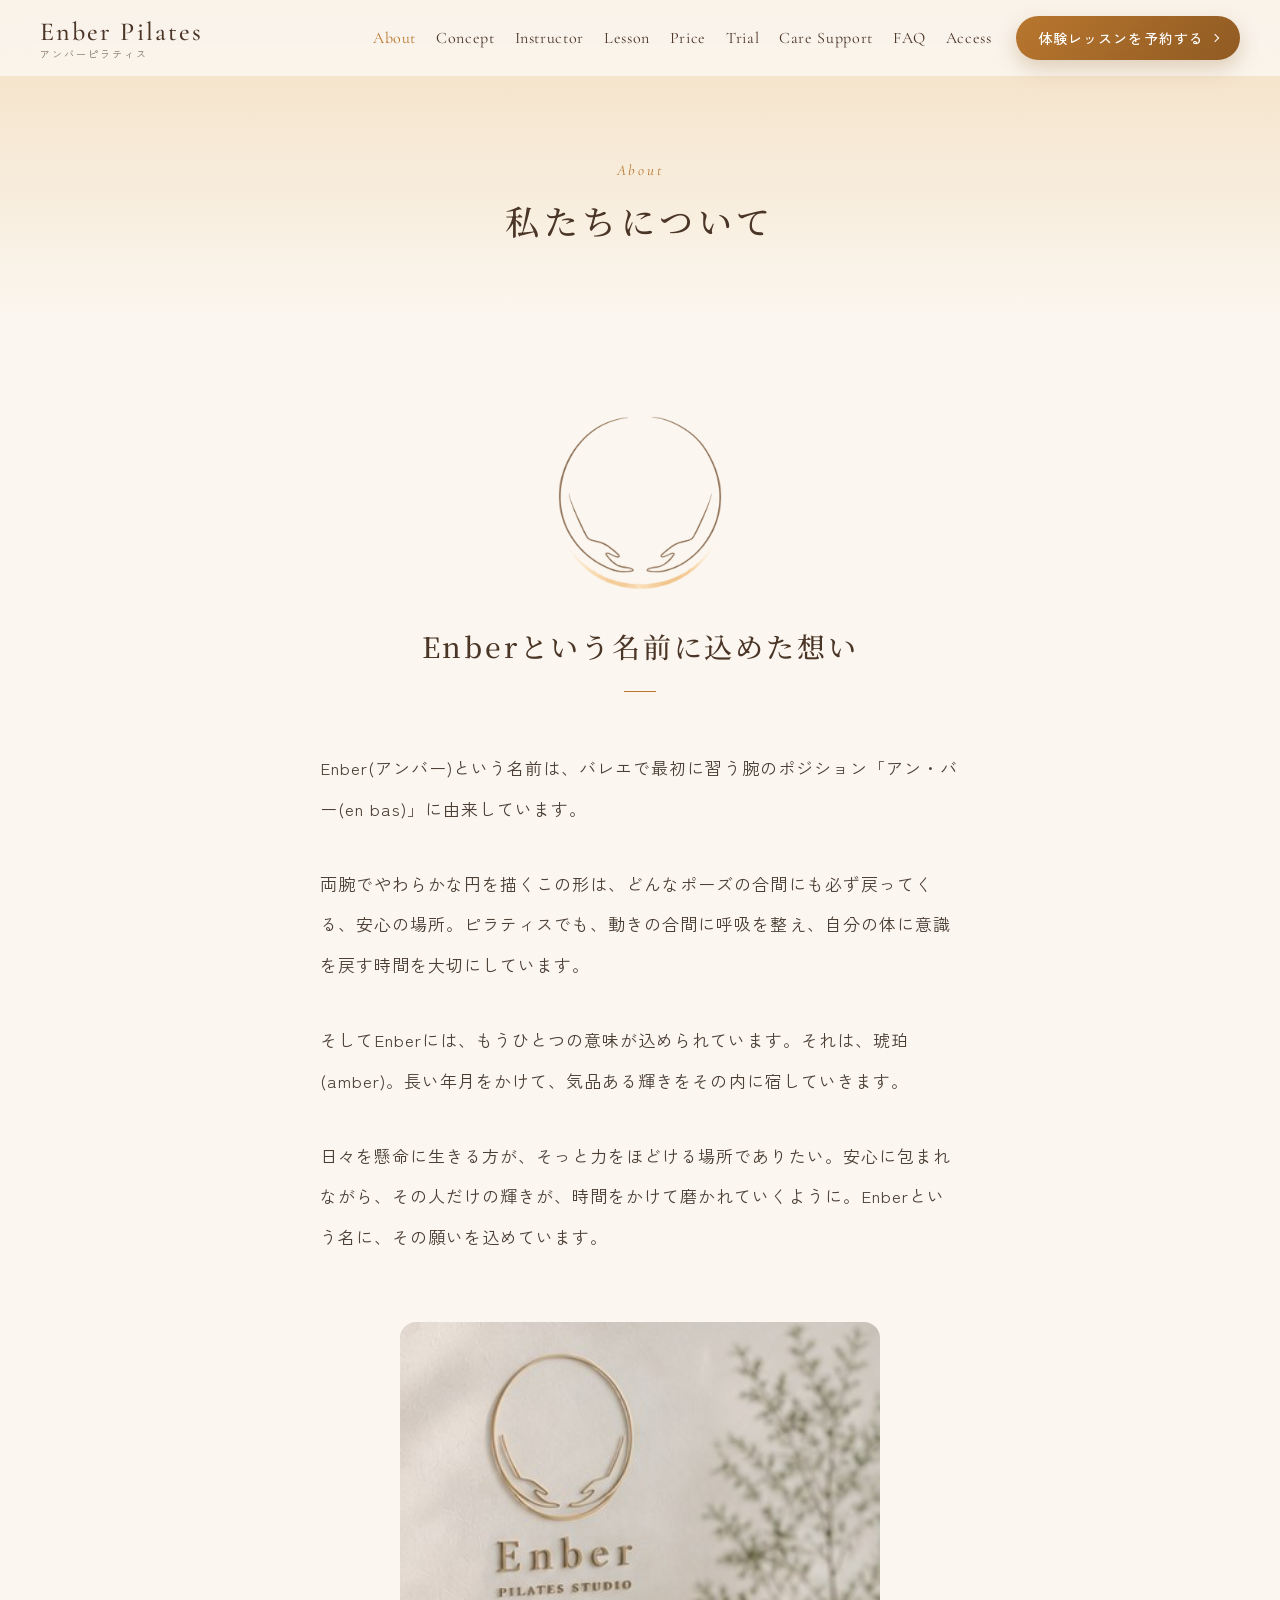
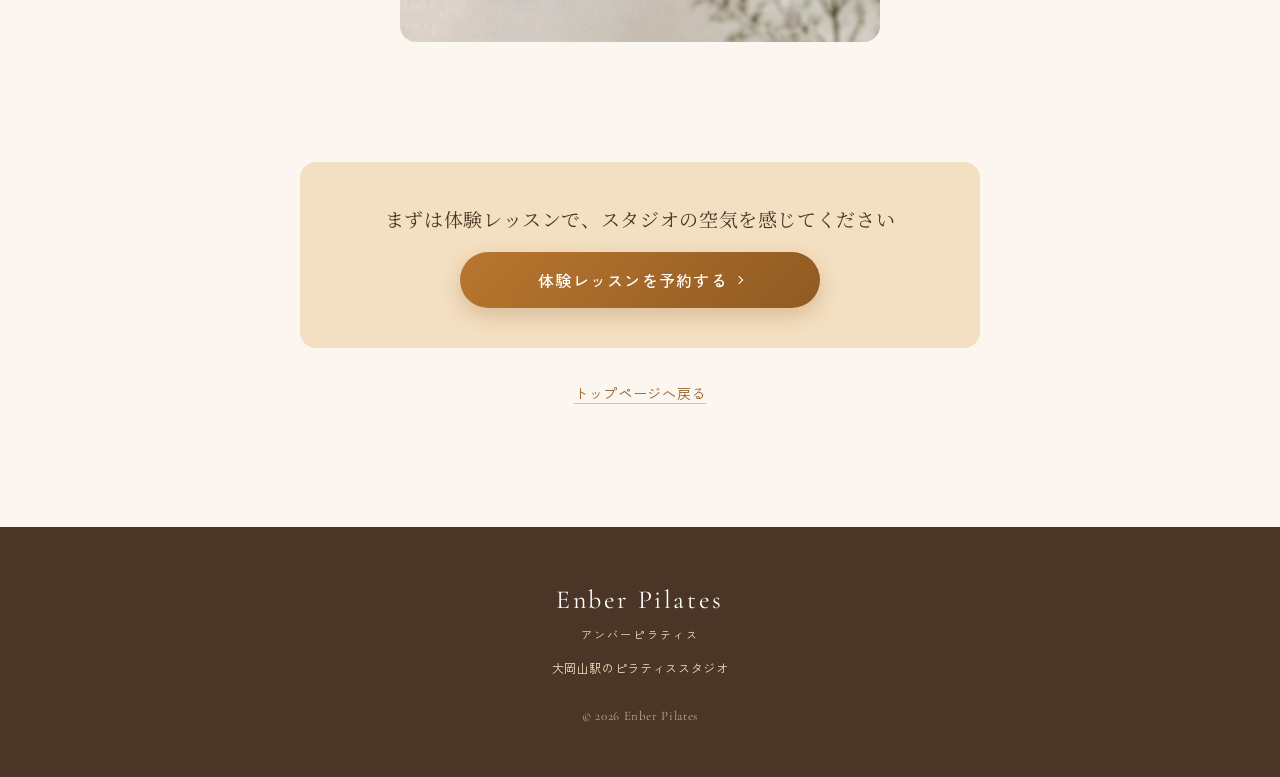
==== commit 028472a1: "Add studio mood images to hero, concept, lessons and About Images are cropped from the provided mood" ====
--- a/about.html
+++ b/about.html
@@ -65,6 +65,9 @@
           <p>そしてEnberには、もうひとつの意味が込められています。それは、琥珀(amber)。長い年月をかけて、気品ある輝きをその内に宿していきます。</p>
           <p>日々を懸命に生きる方が、そっと力をほどける場所でありたい。安心に包まれながら、その人だけの輝きが、時間をかけて磨かれていくように。Enberという名に、その願いを込めています。</p>
         </div>
+        <div class="story__photo photo">
+          <img src="images/studio-sign.jpg" alt="スタジオの壁に掲げたEnber Pilatesのロゴサイン" width="372" height="252" loading="lazy">
+        </div>
       </div>
     </section>
 
--- a/css/style.css
+++ b/css/style.css
@@ -100,6 +100,10 @@
   font-weight: 400;
   color: var(--color-text-sub);
 }
+
+/* ---------- Photo ---------- */
+.photo { overflow: hidden; background: var(--color-sand); }
+.photo img { width: 100%; height: 100%; object-fit: cover; }
 
 /* ---------- Buttons ---------- */
 .btn {
@@ -337,7 +341,8 @@
   text-align: center;
   color: var(--color-brown);
 }
-.concept__image { aspect-ratio: 16 / 9; margin-top: 28px; border-radius: var(--radius); }
+.concept__gallery { display: grid; grid-template-columns: repeat(3, 1fr); gap: 8px; margin-top: 28px; }
+.concept__gallery .photo { aspect-ratio: 1 / 1; border-radius: var(--radius-sm); }
 .concept__text { margin-top: 28px; }
 .text-link { color: var(--color-amber-dark); border-bottom: 1px solid var(--color-amber-light); }
 .concept__text p + p { margin-top: 1.4em; }
@@ -1030,7 +1035,8 @@
   /* Concept */
   .concept__catch { font-size: 28px; }
   .concept__text { text-align: center; }
-  .concept__image { max-width: 760px; margin: 40px auto 0; aspect-ratio: 21 / 9; }
+  .concept__gallery { max-width: 760px; margin: 40px auto 0; gap: 16px; }
+  .concept__gallery .photo { border-radius: var(--radius); }
   .values { grid-template-columns: repeat(3, 1fr); gap: 24px; }
 
   /* Instructor */
@@ -1195,6 +1201,7 @@
   text-wrap: pretty;
 }
 .story__text p + p { margin-top: 2em; }
+.story__photo { aspect-ratio: 3 / 2; margin-top: 48px; border-radius: var(--radius); }
 
 .story-cta { padding-top: 0; background: var(--color-cream); }
 .story-cta .cta-box { margin-top: 0; }
@@ -1212,4 +1219,5 @@
   .story { padding-top: 96px; }
   .story__title { font-size: 28px; }
   .story__text { margin-top: 56px; font-size: 17px; line-height: 2.4; }
-}
+  .story__photo { max-width: 480px; margin: 64px auto 0; }
+}
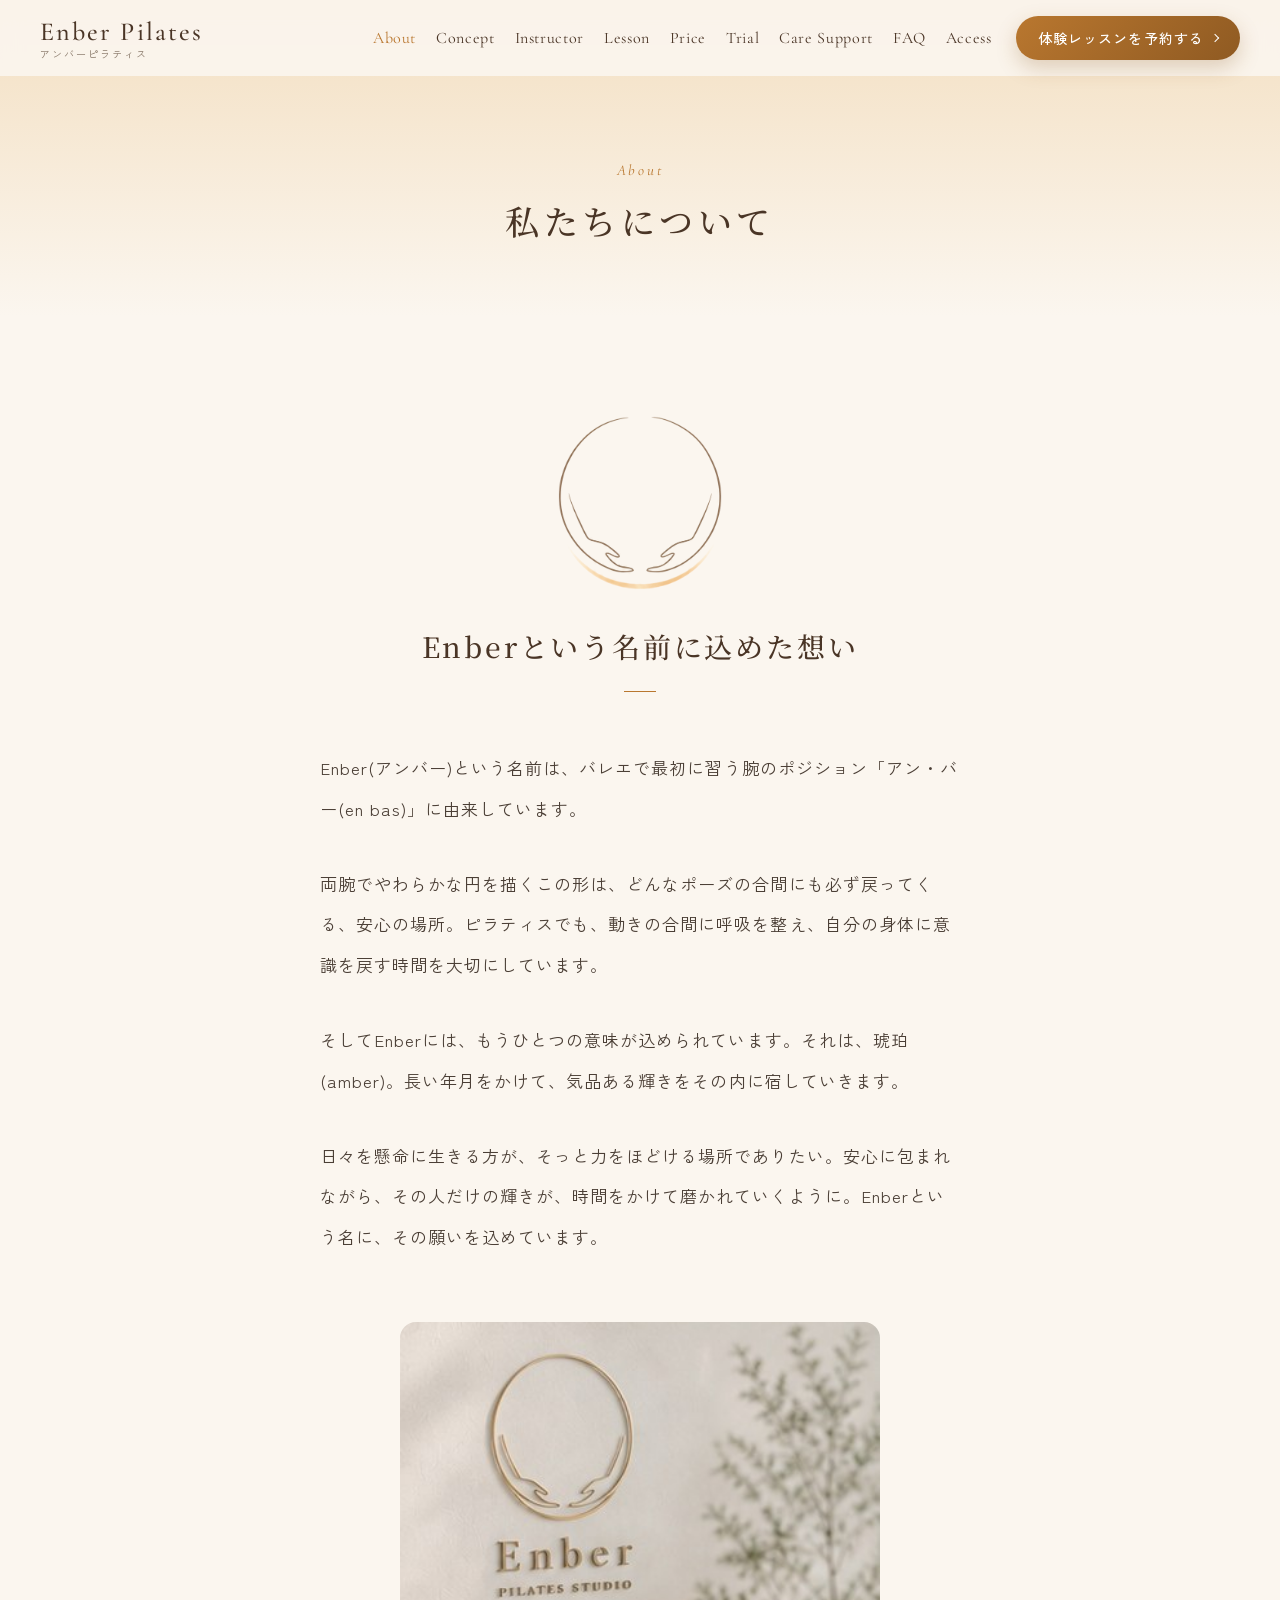
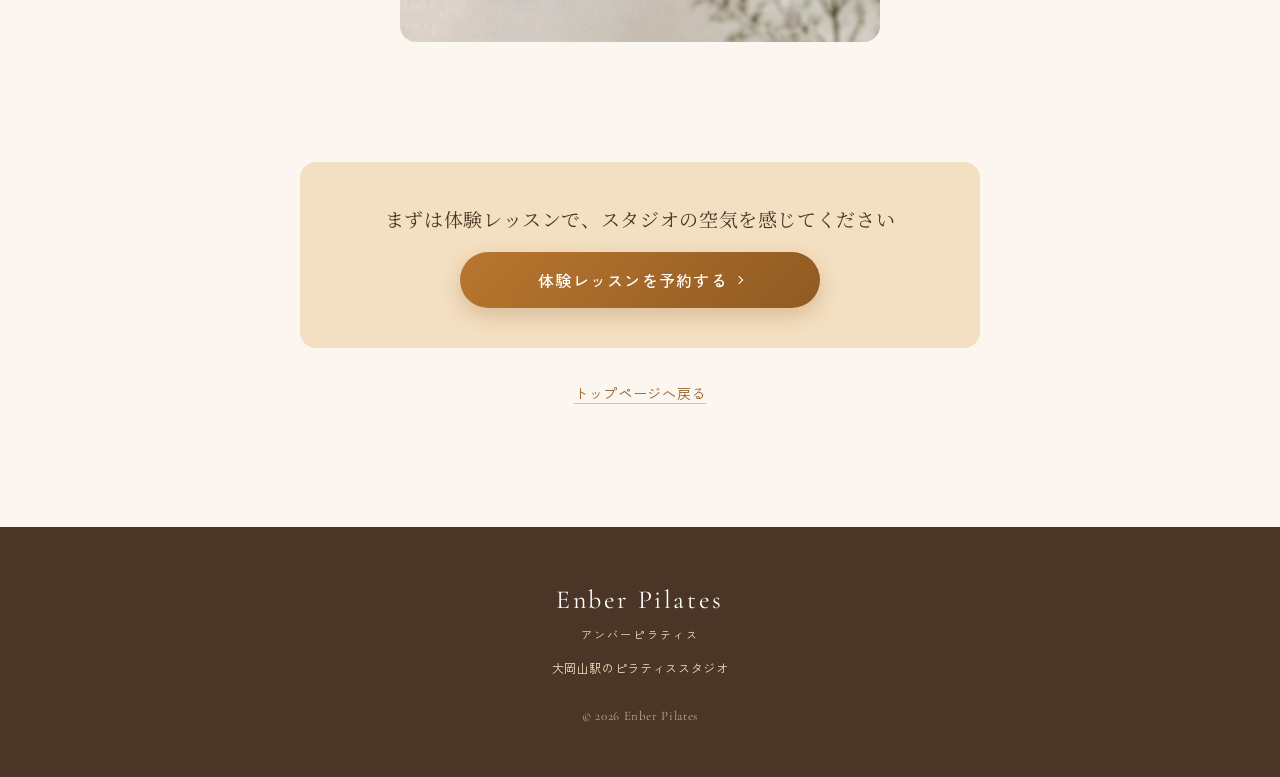
==== commit ed4fdcbd: "Use 身体 in the About story text Co-Authored-By: Claude Opus 5.5 <noreply@anthropic.com> Claude-Sessio" ====
--- a/about.html
+++ b/about.html
@@ -2,7 +2,7 @@
 <html lang="ja">
 <head>
   <meta charset="UTF-8">
-  <meta name="viewport" content="width=device-width, initial-scale=1">
+  <meta name="viewport" content="width=device-width, initial-scale=1, viewport-fit=cover">
   <title>私たちについて｜大岡山駅 ピラティス Enber Pilates（アンバーピラティス）</title>
   <meta name="description" content="Enber（アンバー）という店名の由来と、スタジオに込めた想い。大岡山駅徒歩3分のマシンピラティススタジオ Enber Pilates。">
   <meta name="theme-color" content="#b9772f">
@@ -61,7 +61,7 @@
         <h2 class="story__title">Enberという名前に込めた想い</h2>
         <div class="story__text">
           <p>Enber(アンバー)という名前は、バレエで最初に習う腕のポジション「アン・バー<span class="nowrap">(en bas)</span>」に由来しています。</p>
-          <p>両腕でやわらかな円を描くこの形は、どんなポーズの合間にも必ず戻ってくる、安心の場所。ピラティスでも、動きの合間に呼吸を整え、自分の体に意識を戻す時間を大切にしています。</p>
+          <p>両腕でやわらかな円を描くこの形は、どんなポーズの合間にも必ず戻ってくる、安心の場所。ピラティスでも、動きの合間に呼吸を整え、自分の身体に意識を戻す時間を大切にしています。</p>
           <p>そしてEnberには、もうひとつの意味が込められています。それは、琥珀(amber)。長い年月をかけて、気品ある輝きをその内に宿していきます。</p>
           <p>日々を懸命に生きる方が、そっと力をほどける場所でありたい。安心に包まれながら、その人だけの輝きが、時間をかけて磨かれていくように。Enberという名に、その願いを込めています。</p>
         </div>
--- a/css/style.css
+++ b/css/style.css
@@ -229,39 +229,62 @@
 .nav__cta { margin-top: 28px; }
 
 /* ---------- Hero ---------- */
-.hero {
+.hero { position: relative; background: var(--color-cream); }
+
+/* 写真をスマホの画面いっぱいに（アドレスバーの伸縮で崩れないよう svh を使用） */
+.hero__visual {
   position: relative;
-  padding-top: var(--header-h);
-  background: var(--color-cream);
-}
-.hero__image {
-  /* 画面の高さに合わせて写真を縮め、予約ボタンまで最初の画面に収める */
-  height: max(130px, min(36vh, calc(100vh - 540px)));
-  height: max(130px, min(36svh, calc(100svh - 540px)));
-  margin: 0 var(--gutter);
-  border-radius: 0 0 80px 0;
-}
-.hero__body { padding: 18px var(--gutter) 56px; }
+  height: 100vh;
+  height: 100svh;
+  min-height: 520px;
+  overflow: hidden;
+  color: #fff;
+}
+.hero__image { position: absolute; inset: 0; }
+.hero__image img { object-position: 45% 50%; }
+/* 文字が埋もれないよう、写真の下側に暗めのグラデーション */
+.hero__visual::after {
+  content: "";
+  position: absolute;
+  inset: 0;
+  background: linear-gradient(180deg, rgba(43, 30, 20, 0) 38%, rgba(43, 30, 20, 0.35) 60%, rgba(43, 30, 20, 0.72) 100%);
+  pointer-events: none;
+}
+.hero__overlay {
+  position: absolute;
+  left: 0;
+  right: 0;
+  bottom: 0;
+  z-index: 1;
+  padding: 0 var(--gutter) calc(40px + env(safe-area-inset-bottom));
+}
 .hero__eyebrow {
   display: inline-block;
-  padding: 2px 12px;
+  padding: 3px 14px;
   font-size: 12px;
   font-weight: 500;
   letter-spacing: 0.08em;
-  color: var(--color-amber-dark);
-  background: var(--color-honey);
+  color: #fff;
+  background: rgba(255, 255, 255, 0.16);
+  border: 1px solid rgba(255, 255, 255, 0.55);
   border-radius: 999px;
+  -webkit-backdrop-filter: blur(6px);
+  backdrop-filter: blur(6px);
 }
 .hero__title {
-  margin-top: 8px;
+  margin-top: 12px;
   font-family: var(--font-serif);
   font-size: clamp(25px, 7.2vw, 46px);
   font-weight: 500;
   line-height: 1.5;
   letter-spacing: 0.08em;
-  color: var(--color-brown);
-}
-.hero__lead { margin-top: 8px; font-size: 13px; line-height: 1.8; color: var(--color-text); }
+  color: #fff;
+  text-shadow: 0 2px 16px rgba(43, 30, 20, 0.35);
+}
+.hero__cta { margin-top: 22px; }
+
+.hero__body { padding: 28px var(--gutter) 56px; }
+.hero__lead { font-size: 14px; line-height: 1.9; color: var(--color-text); }
 .hero__for { margin-top: 12px; }
 .hero__for-title { font-size: 12px; font-weight: 500; color: var(--color-amber-dark); }
 .tags { display: flex; flex-wrap: wrap; gap: 6px; margin-top: 4px; }
@@ -286,8 +309,9 @@
   border-bottom: 1.5px solid var(--color-amber);
   transform: translateY(-70%) rotate(-45deg);
 }
-.hero__actions { margin-top: 16px; display: flex; flex-direction: column; align-items: flex-start; gap: 10px; }
 .hero__note {
+  display: inline-block;
+  margin-top: 18px;
   font-size: 13px;
   color: var(--color-text-sub);
   border-bottom: 1px solid var(--color-line);
@@ -323,6 +347,17 @@
   background: var(--color-amber);
 }
 .section__lead { margin-top: 18px; font-size: 14px; color: var(--color-text-sub); }
+/* セクションのキャッチコピー（Conceptの見出しコピーとトーンをそろえる） */
+.section__catch {
+  margin-bottom: 28px;
+  font-family: var(--font-serif);
+  font-size: 21px;
+  line-height: 1.9;
+  letter-spacing: 0.1em;
+  color: var(--color-brown);
+  word-break: auto-phrase;
+}
+.section__catch--sub { margin: 24px 0 0; }
 
 .card {
   background: var(--color-ivory);
@@ -546,6 +581,7 @@
 .plan__price .yen { font-size: 0.6em; margin-right: 2px; }
 .plan__price .unit { font-family: var(--font-sans); font-size: 12px; color: var(--color-text-sub); margin-left: 2px; }
 .plan__price--lg { font-size: 40px; }
+.plan__price .tax { display: block; font-family: var(--font-sans); font-size: 11px; line-height: 1.4; color: var(--color-text-sub); }
 
 .plan__detail { margin-top: 12px; padding-top: 12px; border-top: 1px dashed var(--color-line); font-size: 14px; }
 .plan__detail li { display: flex; align-items: center; justify-content: center; gap: 8px; }
@@ -909,7 +945,7 @@
 
 /* ---------- Footer ---------- */
 .footer {
-  padding: 48px var(--gutter) 100px;
+  padding: 48px var(--gutter) calc(54px + 12px + 32px + env(safe-area-inset-bottom));
   text-align: center;
   color: var(--color-honey);
   background: var(--color-brown);
@@ -936,10 +972,12 @@
   background: linear-gradient(135deg, var(--color-amber), var(--color-amber-dark));
   border-radius: 999px;
   box-shadow: 0 8px 24px rgba(74, 53, 38, 0.3);
-  transform: translateY(160%);
-  transition: transform 0.4s;
-}
-.fixed-cta.is-show { transform: translateY(0); }
+  /* 非表示時はセーフエリア分も含めて画面外へ */
+  transform: translateY(calc(100% + 24px + env(safe-area-inset-bottom)));
+  visibility: hidden;
+  transition: transform 0.4s, visibility 0.4s;
+}
+.fixed-cta.is-show { transform: translateY(0); visibility: visible; }
 
 /* ---------- Fade-in animation ---------- */
 .js .fade-in { opacity: 0; transform: translateY(24px); transition: opacity 0.8s ease, transform 0.8s ease; }
@@ -989,37 +1027,40 @@
   .nav__cta { margin-top: 0; min-height: 44px; padding: 8px 22px; font-size: 14px; }
 
   /* Hero */
-  .hero {
+  .hero__visual { min-height: 600px; }
+  .hero__image img { object-position: 50% 50%; }
+  .hero__visual::after {
+    background: linear-gradient(180deg, rgba(43, 30, 20, 0) 35%, rgba(43, 30, 20, 0.3) 58%, rgba(43, 30, 20, 0.68) 100%);
+  }
+  .hero__overlay { padding: 0 8vw 72px; }
+  .hero__eyebrow { font-size: 14px; padding: 4px 16px; }
+  .hero__title { margin-top: 16px; font-size: clamp(30px, 3.6vw, 52px); }
+  .hero__cta { margin-top: 32px; }
+  .hero__body {
     display: grid;
-    grid-template-columns: 1fr 1fr;
+    grid-template-columns: 1fr auto;
     align-items: center;
-    min-height: 100vh;
+    gap: 20px 48px;
+    max-width: 1080px;
+    margin: 0 auto;
+    padding: 48px var(--gutter) 64px;
   }
-  .hero__image {
-    order: 2;
-    height: calc(100vh - var(--header-h) - 40px);
-    max-height: 760px;
-    margin: 0 var(--gutter) 0 0;
-    border-radius: 200px 0 0 0;
-  }
-  .hero__body { order: 1; padding: 40px 40px 40px 8vw; }
-  .hero__eyebrow { font-size: 14px; padding: 4px 16px; }
-  .hero__title { margin-top: 16px; font-size: clamp(20px, 2.8vw, 44px); }
-  .hero__lead { margin-top: 16px; font-size: 15px; }
-  .hero__for { margin-top: 22px; }
+  .hero__lead { grid-column: 1 / -1; font-size: 15px; }
+  .hero__for { margin-top: 0; }
   .hero__for-title { font-size: 13px; }
   .tags li { font-size: 14px; }
-  .hero__actions { margin-top: 28px; }
+  .hero__note { margin-top: 0; }
   .hero__scroll {
     position: absolute;
-    left: 8vw;
-    bottom: 12px;
+    right: 6vw;
+    bottom: 32px;
+    z-index: 1;
     display: block;
     padding-bottom: 48px;
     font-family: var(--font-en);
     font-size: 13px;
     letter-spacing: 0.2em;
-    color: var(--color-text-sub);
+    color: rgba(255, 255, 255, 0.85);
   }
   .hero__scroll::after {
     content: "";
@@ -1028,12 +1069,14 @@
     bottom: 0;
     width: 1px;
     height: 40px;
-    background: var(--color-amber);
+    background: rgba(255, 255, 255, 0.85);
     animation: scrollLine 2s ease-in-out infinite;
   }
 
   /* Concept */
   .concept__catch { font-size: 28px; }
+  .section__catch { font-size: 28px; margin-bottom: 36px; }
+  .section__catch--sub { margin: 32px 0 0; }
   .concept__text { text-align: center; }
   .concept__gallery { max-width: 760px; margin: 40px auto 0; gap: 16px; }
   .concept__gallery .photo { border-radius: var(--radius); }
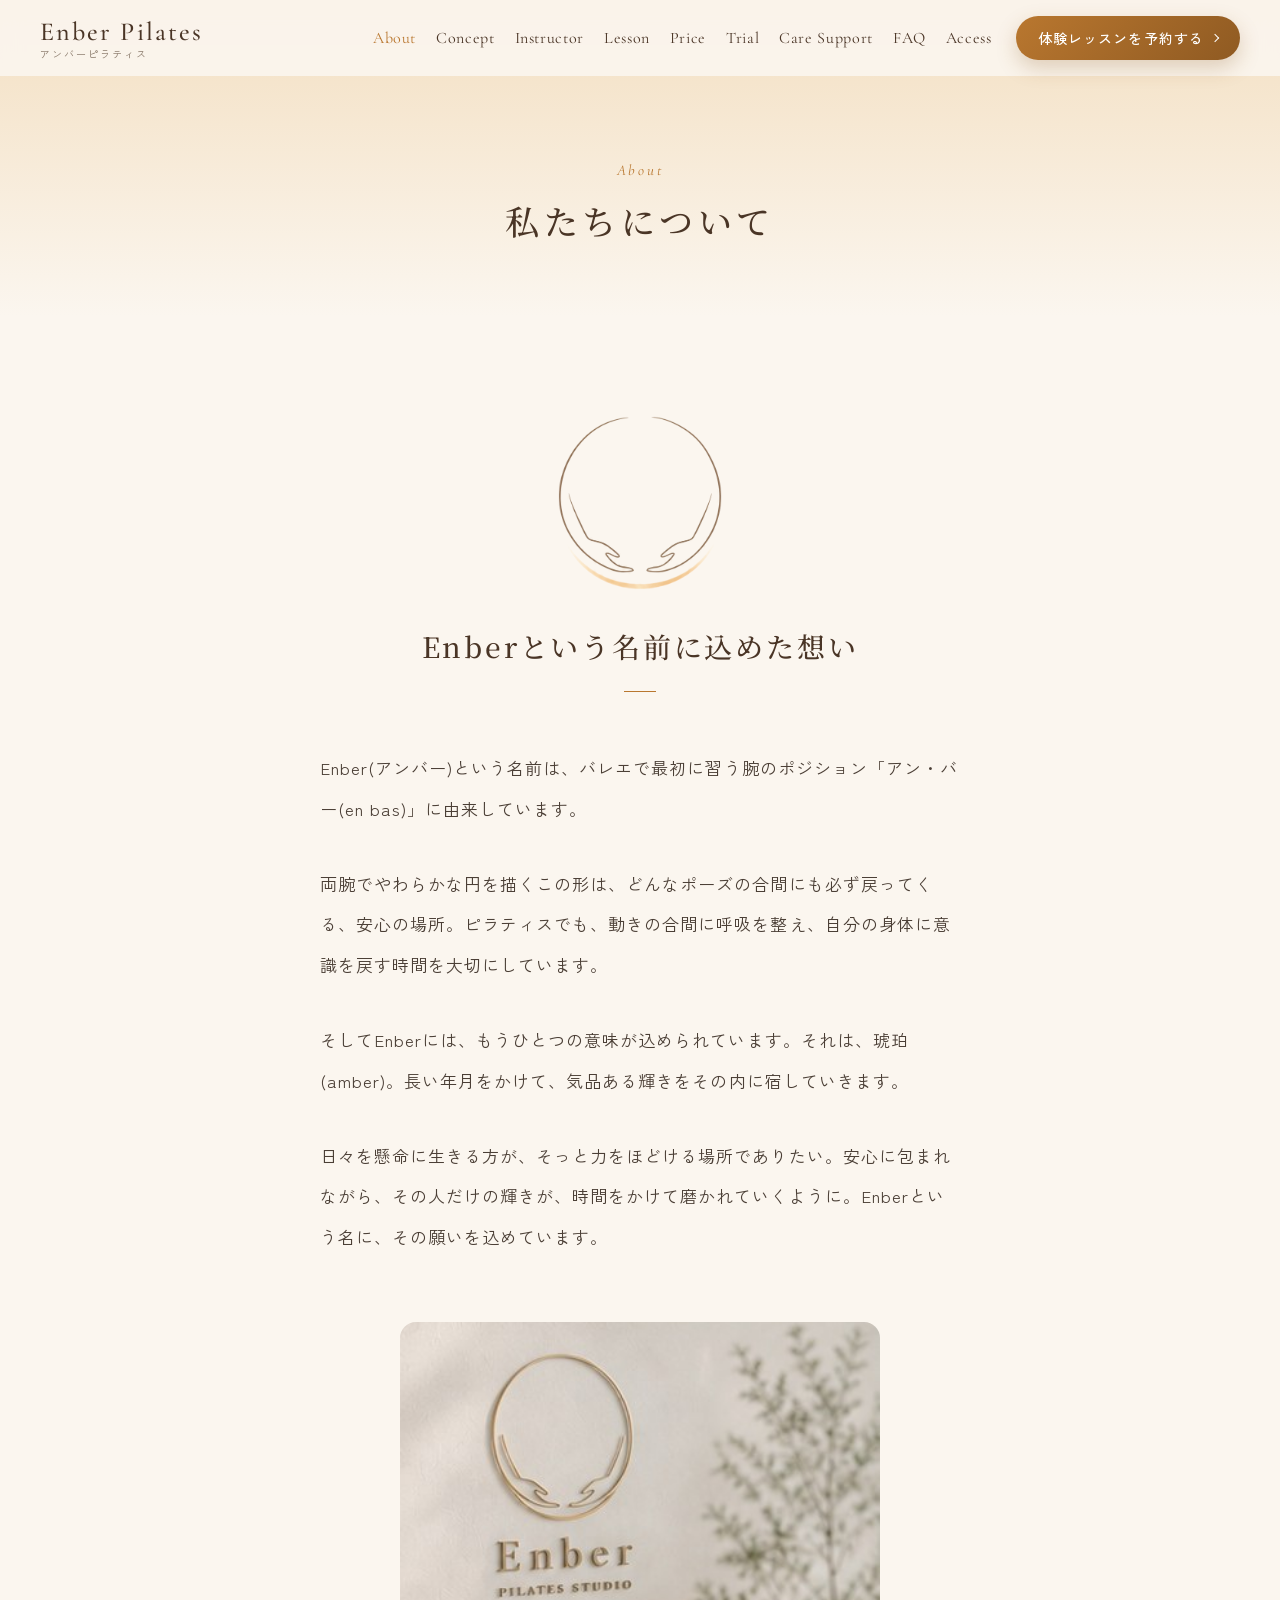
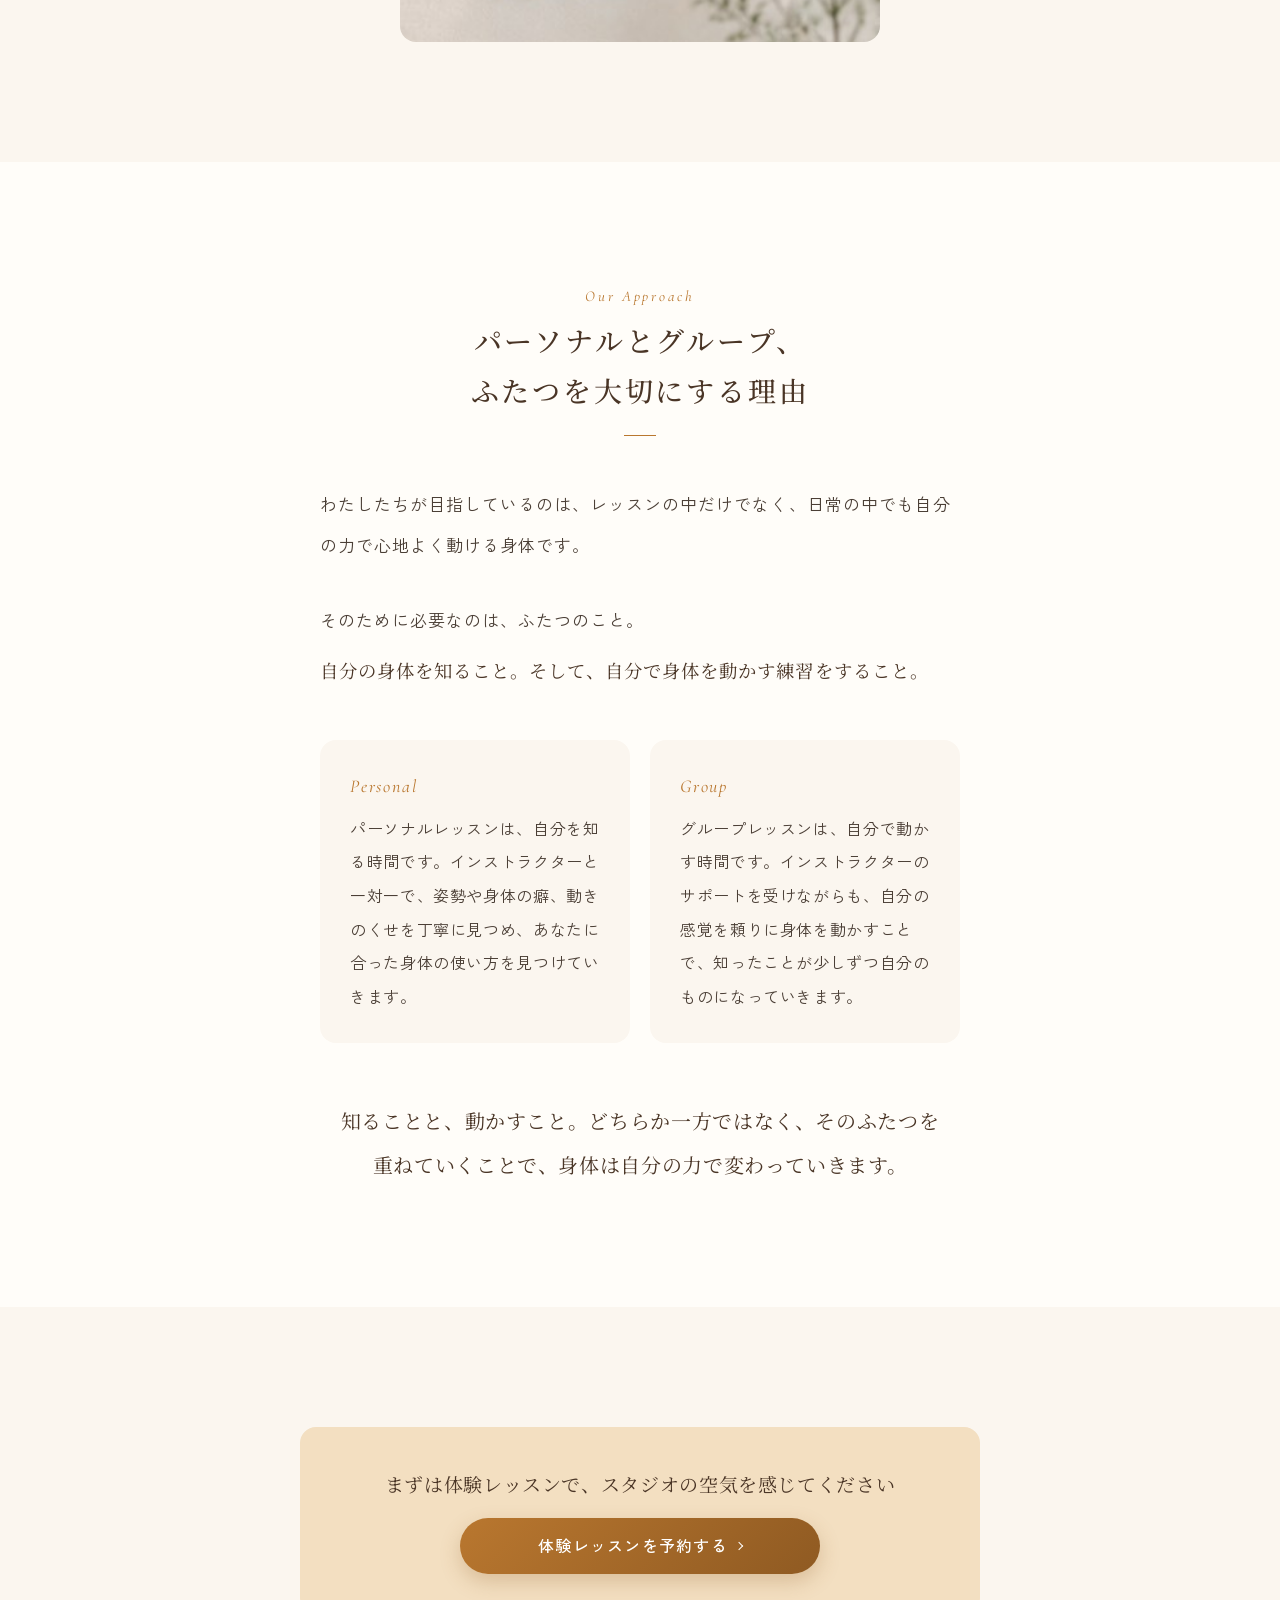
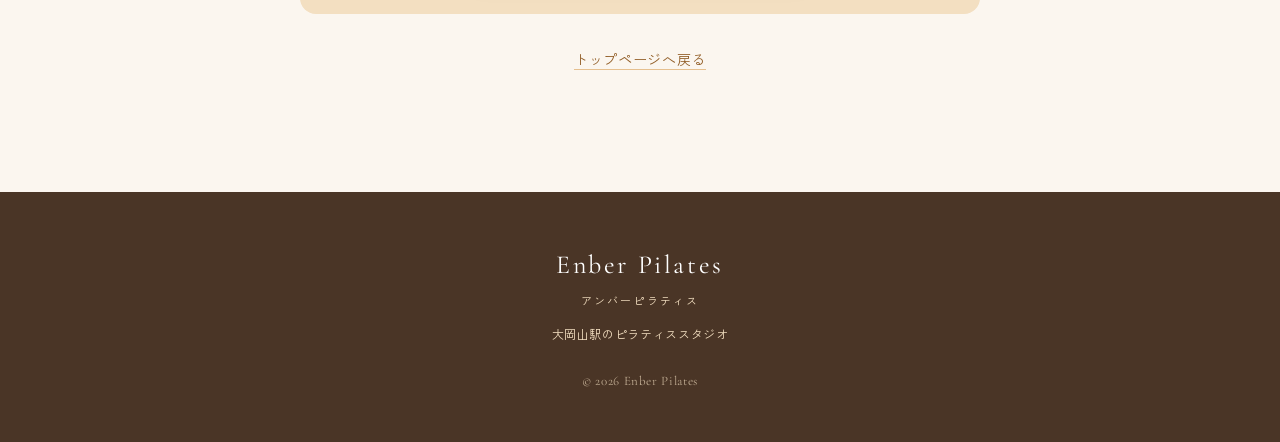
==== commit fc3d2638: "Explain why both personal and group lessons matter on the About page Co-Authored-By: Claude Opus 5.5" ====
--- a/about.html
+++ b/about.html
@@ -42,7 +42,7 @@
         <li><a href="index.html#faq">FAQ<small>よくある質問</small></a></li>
         <li><a href="index.html#access">Access<small>アクセス</small></a></li>
       </ul>
-      <a href="index.html#contact" class="btn btn--primary nav__cta">体験レッスンを予約する</a>
+      <a href="reserve.html" class="btn btn--primary nav__cta">体験レッスンを予約する</a>
     </nav>
   </header>
 
@@ -71,12 +71,38 @@
       </div>
     </section>
 
+    <!-- ===== パーソナルとグループ、どちらも大切にしている理由 ===== -->
+    <section class="section approach">
+      <div class="container story__container">
+        <p class="section__en approach__en">Our Approach</p>
+        <h2 class="story__title">パーソナルとグループ、<br>ふたつを大切にする理由</h2>
+        <div class="story__text">
+          <p>わたしたちが目指しているのは、レッスンの中だけでなく、日常の中でも自分の力で心地よく動ける身体です。</p>
+          <p>そのために必要なのは、ふたつのこと。<br>
+            <span class="approach__key">自分の身体を知ること。そして、自分で身体を動かす練習をすること。</span></p>
+        </div>
+
+        <div class="approach__pair">
+          <div class="approach__item">
+            <p class="approach__label">Personal</p>
+            <p>パーソナルレッスンは、自分を知る時間です。インストラクターと一対一で、姿勢や身体の癖、動きのくせを丁寧に見つめ、あなたに合った身体の使い方を見つけていきます。</p>
+          </div>
+          <div class="approach__item">
+            <p class="approach__label">Group</p>
+            <p>グループレッスンは、自分で動かす時間です。インストラクターのサポートを受けながらも、自分の感覚を頼りに身体を動かすことで、知ったことが少しずつ自分のものになっていきます。</p>
+          </div>
+        </div>
+
+        <p class="approach__closing">知ることと、動かすこと。どちらか一方ではなく、そのふたつを重ねていくことで、身体は自分の力で変わっていきます。</p>
+      </div>
+    </section>
+
     <!-- ===== CTA ===== -->
     <section class="section story-cta">
       <div class="container container--narrow">
         <div class="cta-box">
           <p class="cta-box__text">まずは体験レッスンで、<br class="sp-only">スタジオの空気を感じてください</p>
-          <a href="index.html#contact" class="btn btn--primary btn--lg">体験レッスンを予約する</a>
+          <a href="reserve.html" class="btn btn--primary btn--lg">体験レッスンを予約する</a>
         </div>
         <p class="center story-cta__back"><a href="index.html" class="text-link">トップページへ戻る</a></p>
       </div>
@@ -92,7 +118,7 @@
   </footer>
 
   <!-- スマホ用 固定予約ボタン -->
-  <a href="index.html#contact" class="fixed-cta" id="fixedCta">体験レッスンを予約する</a>
+  <a href="reserve.html" class="fixed-cta" id="fixedCta">体験レッスンを予約する</a>
 
   <script src="js/main.js"></script>
 </body>
--- a/css/style.css
+++ b/css/style.css
@@ -113,7 +113,10 @@
   gap: 8px;
   min-height: 48px;
   padding: 12px 28px;
+  font-family: inherit;
+  border: 0;
   border-radius: 999px;
+  cursor: pointer;
   font-weight: 500;
   letter-spacing: 0.08em;
   transition: background-color 0.3s, transform 0.3s, box-shadow 0.3s;
@@ -347,6 +350,8 @@
   background: var(--color-amber);
 }
 .section__lead { margin-top: 18px; font-size: 14px; color: var(--color-text-sub); }
+h2.section__en { font-weight: 400; }
+.concept .section__head { margin-bottom: 16px; }
 /* セクションのキャッチコピー（Conceptの見出しコピーとトーンをそろえる） */
 .section__catch {
   margin-bottom: 28px;
@@ -404,7 +409,39 @@
 .values__item p { font-size: 14px; }
 
 /* ---------- Instructor ---------- */
-.instructor__list { display: grid; gap: 24px; }
+/* スマホ：横スワイプで1枚ずつ（次のカードを少し見せる）※インストラクター紹介・お客様の声で共通 */
+.instructor__list,
+.voice__list {
+  display: flex;
+  align-items: flex-start;
+  gap: 14px;
+  margin: 0 calc(var(--gutter) * -1);
+  padding: 4px var(--gutter) 20px;
+  overflow-x: auto;
+  scroll-snap-type: x mandatory;
+  scroll-padding: 0 var(--gutter);
+  -webkit-overflow-scrolling: touch;
+  scrollbar-width: none;
+}
+.instructor__list::-webkit-scrollbar,
+.voice__list::-webkit-scrollbar { display: none; }
+.instructor-card { flex: 0 0 86%; scroll-snap-align: start; }
+.instructor__dots,
+.carousel-dots { display: flex; justify-content: center; gap: 10px; margin-top: 4px; }
+.instructor__dots button,
+.carousel-dots button {
+  width: 8px;
+  height: 8px;
+  padding: 0;
+  border: 0;
+  border-radius: 50%;
+  background: var(--color-amber-light);
+  opacity: 0.5;
+  cursor: pointer;
+  transition: opacity 0.3s, transform 0.3s;
+}
+.instructor__dots button[aria-current="true"],
+.carousel-dots button[aria-current="true"] { opacity: 1; background: var(--color-amber); transform: scale(1.25); }
 .instructor-card__photo { aspect-ratio: 4 / 3; }
 .instructor-card__body { padding: 24px; }
 .instructor-card__role {
@@ -498,6 +535,9 @@
   transition: transform 0.3s;
 }
 .history[open] summary::after { transform: translateY(0) rotate(-135deg); }
+/* 開閉部分が続くときは区切り線1本でつなげる */
+.history + .history { margin-top: 0; }
+.history .check-list { margin: 12px 0 4px; }
 .history__intro { margin-top: 12px; font-size: 13px; line-height: 1.85; }
 .history__list {
   display: grid;
@@ -655,6 +695,49 @@
 }
 .plan-trial__points strong { color: var(--color-amber-dark); }
 
+/* ---------- Voice（お客様の声） ---------- */
+.voice { background: linear-gradient(180deg, var(--color-ivory), var(--color-cream)); }
+.voice-card {
+  flex: 0 0 86%;
+  scroll-snap-align: start;
+  position: relative;
+  padding: 36px 24px 26px;
+}
+.voice-card:only-child { flex-basis: 100%; }
+/* 引用符の飾り */
+.voice-card::before {
+  content: "\201C";
+  position: absolute;
+  top: 6px;
+  left: 18px;
+  font-family: var(--font-en);
+  font-size: 64px;
+  line-height: 1;
+  color: var(--color-amber-light);
+}
+.voice-card__title {
+  position: relative;
+  font-family: var(--font-serif);
+  font-size: 18px;
+  font-weight: 500;
+  line-height: 1.75;
+  letter-spacing: 0.04em;
+  color: var(--color-brown);
+}
+.voice-card__text {
+  margin-top: 16px;
+  padding-top: 16px;
+  font-size: 14px;
+  line-height: 2;
+  border-top: 1px solid var(--color-line);
+}
+.voice-card__source {
+  margin-top: 16px;
+  font-size: 12px;
+  text-align: right;
+  color: var(--color-text-sub);
+}
+
 .price__subtitle {
   margin: 56px 0 18px;
   font-family: var(--font-serif);
@@ -664,6 +747,29 @@
   color: var(--color-brown);
 }
 .price__subtitle small { display: block; font-family: var(--font-sans); font-size: 12px; color: var(--color-text-sub); }
+
+/* 入会金・事務手数料 */
+.fees {
+  margin-top: 20px;
+  padding: 4px 18px;
+  background: var(--color-ivory);
+  border: 1px solid var(--color-line);
+  border-radius: var(--radius-sm);
+}
+.fees__row {
+  display: grid;
+  grid-template-columns: 1fr;
+  align-items: center;
+  gap: 4px 12px;
+  padding: 14px 0;
+  font-size: 14px;
+}
+.fees__row + .fees__row { border-top: 1px dashed var(--color-line); }
+.fees dt { font-weight: 700; color: var(--color-brown); }
+.fees dd { display: flex; flex-wrap: wrap; align-items: baseline; gap: 2px 10px; }
+.fees__regular { color: var(--color-text-sub); }
+.fees__deal { color: var(--color-amber-dark); }
+.fees__deal strong { margin-left: 4px; font-family: var(--font-en); font-size: 22px; font-weight: 500; }
 
 .price__care {
   display: flex;
@@ -723,6 +829,65 @@
   color: var(--color-amber-dark);
 }
 .trial-card__price span { font-family: var(--font-sans); font-size: 15px; margin-left: 2px; }
+/* 通常料金との比較 */
+.trial-card__deal { margin-top: 10px; }
+.trial-card__deal .trial-card__price { margin-top: 0; }
+.trial-card__regular { font-size: 13px; color: var(--color-text-sub); }
+.trial-card__regular s { text-decoration-thickness: 1px; }
+.trial-card__open {
+  display: inline-block;
+  margin-top: 8px;
+  padding: 2px 14px;
+  font-size: 13px;
+  font-weight: 700;
+  letter-spacing: 0.06em;
+  color: #fff;
+  background: linear-gradient(135deg, var(--color-amber), var(--color-amber-dark));
+  border-radius: 999px;
+}
+/* 当日入会特典 */
+.trial__perk {
+  margin-top: 20px;
+  padding: 18px 20px;
+  text-align: center;
+  background: linear-gradient(150deg, #fff7ec, var(--color-honey));
+  border: 2px solid var(--color-amber);
+  border-radius: var(--radius);
+  box-shadow: var(--shadow);
+}
+.trial__perk-label {
+  display: inline-block;
+  padding: 2px 14px;
+  font-size: 12px;
+  font-weight: 700;
+  letter-spacing: 0.08em;
+  color: #fff;
+  background: linear-gradient(135deg, var(--color-amber), var(--color-amber-dark));
+  border-radius: 999px;
+}
+.trial__perk-text {
+  margin-top: 8px;
+  font-family: var(--font-serif);
+  font-size: 17px;
+  line-height: 1.8;
+  color: var(--color-brown);
+}
+.trial__perk-text s { font-family: var(--font-sans); font-size: 14px; color: var(--color-text-sub); }
+.trial__perk-text strong { font-family: var(--font-en); font-size: 30px; font-weight: 500; line-height: 1; color: var(--color-amber-dark); }
+.trial__note { margin-top: 12px; font-size: 12px; color: var(--color-text-sub); }
+.choice__meta s { color: #b3a594; }
+.choice__meta strong { color: var(--color-amber-dark); }
+.choice__open {
+  display: inline-block;
+  margin-left: 8px;
+  padding: 0 8px;
+  font-size: 11px;
+  line-height: 1.8;
+  vertical-align: 2px;
+  color: #fff;
+  background: var(--color-amber);
+  border-radius: 999px;
+}
 .trial-card__text { margin-top: 10px; font-size: 13px; text-align: left; }
 
 .flow {
@@ -1083,11 +1248,39 @@
   .values { grid-template-columns: repeat(3, 1fr); gap: 24px; }
 
   /* Instructor */
-  .instructor__list { gap: 32px; }
-  .instructor-card { display: grid; grid-template-columns: 300px 1fr; align-items: start; }
-  .instructor-card__photo { aspect-ratio: 3 / 4; }
-  .instructor-card__body { padding: 36px 44px; }
-  .instructor-card__name { font-size: 36px; }
+  /* PC：3人を横並び */
+  .instructor__list {
+    display: grid;
+    grid-template-columns: repeat(3, 1fr);
+    align-items: stretch;
+    gap: 24px;
+    margin: 0;
+    padding: 0;
+    overflow: visible;
+  }
+  .instructor__dots,
+  .carousel-dots { display: none; }
+  /* お客様の声：PCは横並び（1枚のときは中央に1枚） */
+  .voice__list {
+    flex-wrap: wrap;
+    justify-content: center;
+    align-items: stretch;
+    gap: 24px;
+    margin: 0;
+    padding: 0;
+    overflow: visible;
+  }
+  .voice-card { display: flex; flex-direction: column; flex: 0 1 calc((100% - 48px) / 3); padding: 44px 32px 30px; }
+  .voice-card__source { margin-top: auto; padding-top: 16px; }
+  .voice-card:only-child { flex-basis: 100%; max-width: 680px; }
+  .voice-card__title { font-size: 21px; }
+  /* 高さをそろえ、「経歴を見る」を下端にそろえる */
+  .instructor-card { display: flex; flex-direction: column; }
+  .instructor-card__body { display: flex; flex-direction: column; flex: 1; padding: 28px 26px 32px; }
+  .instructor-card .history { margin-top: auto; padding-top: 0; }
+  .instructor-card .history + .history { margin-top: 0; }
+  .instructor-card .qual-list { margin-bottom: 22px; }
+  .instructor-card__name { font-size: 32px; }
 
   /* Lesson */
   .lesson__list { grid-template-columns: 1fr 1fr; gap: 40px; }
@@ -1105,6 +1298,9 @@
   .plan-trial__points { max-width: 520px; margin-left: auto; margin-right: auto; }
   .price__subtitle { margin-top: 80px; }
   .price__care { justify-content: center; }
+  .fees { max-width: 760px; margin: 24px auto 0; padding: 4px 32px; }
+  .fees__row { grid-template-columns: 6.5em 1fr; }
+  .trial__perk-text { font-size: 20px; }
 
   /* Trial */
   .trial__list { grid-template-columns: 1fr 1fr; gap: 24px; }
@@ -1167,36 +1363,35 @@
 .nav__list a[aria-current="page"] { color: var(--color-amber); }
 
 /* ロゴマーク（アン・バーの腕の円 × 琥珀の光） */
-.intro__mark,
 .story__mark {
   display: block;
-  width: 120px;
+  width: 140px;
   height: auto;
-  margin: 0 auto 20px;
-}
-.story__mark { width: 140px; margin-bottom: 28px; }
-
-/* ---------- トップ：Enberの由来 ---------- */
-.intro {
-  background: linear-gradient(180deg, var(--color-cream), var(--color-ivory));
-}
-.intro__body { text-align: center; }
-.intro__copy {
-  margin-top: 14px;
-  font-family: var(--font-serif);
-  font-size: 22px;
-  font-weight: 500;
+  margin: 0 auto 28px;
+}
+
+/* ---------- トップ：Concept末尾のEnberの由来（Aboutへの導線） ---------- */
+.concept__about {
+  margin-top: 48px;
+  padding-top: 40px;
+  text-align: center;
+  border-top: 1px solid var(--color-line);
+}
+.concept__about-mark { display: block; width: 72px; height: auto; margin: 0 auto 16px; }
+.concept__about-copy {
+  font-family: var(--font-serif);
+  font-size: 17px;
   line-height: 1.9;
-  letter-spacing: 0.1em;
+  letter-spacing: 0.08em;
   color: var(--color-brown);
   word-break: auto-phrase;
-  text-wrap: balance;
-}
-.intro__text {
+}
+.concept__about-text {
   max-width: 32em;
-  margin: 20px auto 32px;
-  font-size: 15px;
-  line-height: 2.1;
+  margin: 10px auto 24px;
+  font-size: 13px;
+  line-height: 2;
+  color: var(--color-text-sub);
   word-break: auto-phrase;
   text-wrap: pretty;
 }
@@ -1246,14 +1441,213 @@
 .story__text p + p { margin-top: 2em; }
 .story__photo { aspect-ratio: 3 / 2; margin-top: 48px; border-radius: var(--radius); }
 
+/* パーソナルとグループ、どちらも大切にしている理由 */
+.approach { background: var(--color-ivory); }
+.approach__en { text-align: center; margin-bottom: 4px; }
+.approach .story__text { margin-top: 32px; }
+.approach__key { display: inline-block; margin-top: 0.4em; font-family: var(--font-serif); font-size: 1.08em; color: var(--color-brown); }
+.approach__pair { display: grid; gap: 14px; margin-top: 36px; }
+.approach__item {
+  padding: 22px 22px 24px;
+  font-size: 15px;
+  line-height: 2.1;
+  background: var(--color-cream);
+  border-radius: var(--radius);
+}
+.approach__label {
+  margin-bottom: 6px;
+  font-family: var(--font-en);
+  font-style: italic;
+  font-size: 18px;
+  letter-spacing: 0.1em;
+  color: var(--color-amber);
+}
+.approach__closing {
+  margin-top: 40px;
+  font-family: var(--font-serif);
+  font-size: 17px;
+  line-height: 2.2;
+  text-align: center;
+  color: var(--color-brown);
+  word-break: auto-phrase;
+  text-wrap: pretty;
+}
+.approach + .story-cta { padding-top: 80px; }
+
 .story-cta { padding-top: 0; background: var(--color-cream); }
 .story-cta .cta-box { margin-top: 0; }
 .story-cta__back { margin-top: 32px; font-size: 14px; }
 
+/* ==========================================================
+   体験レッスン予約ページ
+   ========================================================== */
+.reserve { padding-top: 48px; background: var(--color-cream); }
+.reserve__form,
+.reserve__confirm {
+  padding: 28px 20px 32px;
+  background: var(--color-ivory);
+  border-radius: var(--radius);
+  box-shadow: var(--shadow);
+}
+.reserve__lead { margin-bottom: 8px; font-size: 14px; color: var(--color-text-sub); }
+
+.field { margin: 28px 0 0; padding: 0; border: 0; min-width: 0; }
+.field__label {
+  display: flex;
+  align-items: center;
+  gap: 8px;
+  margin-bottom: 10px;
+  padding: 0;
+  font-size: 15px;
+  font-weight: 700;
+  color: var(--color-brown);
+}
+.field__req {
+  padding: 0 8px;
+  font-size: 11px;
+  font-weight: 500;
+  line-height: 1.8;
+  color: #fff;
+  background: var(--color-amber);
+  border-radius: 4px;
+}
+.field__error { display: none; margin-top: 6px; font-size: 13px; color: #b5482f; }
+.field__error.is-show { display: block; }
+
+.input {
+  width: 100%;
+  min-height: 52px;
+  padding: 12px 16px;
+  font: inherit;
+  font-size: 16px; /* iPhoneで入力時に拡大されないよう16px以上 */
+  color: var(--color-text);
+  background: #fff;
+  border: 1px solid var(--color-line);
+  border-radius: var(--radius-sm);
+  transition: border-color 0.2s, box-shadow 0.2s;
+}
+.input::placeholder { color: #bcae9f; }
+.input:focus { outline: none; border-color: var(--color-amber); box-shadow: 0 0 0 3px rgba(185, 119, 47, 0.15); }
+.input.is-invalid { border-color: #d08a78; }
+
+/* 体験の種類 */
+.choice-list { display: grid; gap: 10px; }
+.choice { position: relative; display: block; cursor: pointer; }
+.choice input { position: absolute; opacity: 0; pointer-events: none; }
+.choice__body {
+  display: flex;
+  flex-direction: column;
+  padding: 14px 16px 14px 48px;
+  background: #fff;
+  border: 1px solid var(--color-line);
+  border-radius: var(--radius-sm);
+  transition: border-color 0.2s, background-color 0.2s;
+}
+.choice__body::before {
+  content: "";
+  position: absolute;
+  left: 16px;
+  top: 50%;
+  width: 20px;
+  height: 20px;
+  border: 1.5px solid var(--color-amber-light);
+  border-radius: 50%;
+  transform: translateY(-50%);
+  background: #fff;
+}
+.choice input:checked + .choice__body { background: #fff8ee; border-color: var(--color-amber); }
+.choice input:checked + .choice__body::before { border: 6px solid var(--color-amber); }
+.choice input:focus-visible + .choice__body { box-shadow: 0 0 0 3px rgba(185, 119, 47, 0.2); }
+.choice__title { font-weight: 700; color: var(--color-brown); }
+.choice__meta { font-size: 13px; color: var(--color-text-sub); }
+
+/* カレンダー */
+.calendar {
+  padding: 14px 12px 12px;
+  background: #fff;
+  border: 1px solid var(--color-line);
+  border-radius: var(--radius-sm);
+}
+.calendar__head { display: flex; align-items: center; justify-content: space-between; margin-bottom: 8px; }
+.calendar__month { font-family: var(--font-serif); font-size: 17px; font-weight: 500; color: var(--color-brown); }
+.calendar__nav {
+  width: 40px;
+  height: 40px;
+  font-size: 22px;
+  line-height: 1;
+  color: var(--color-amber-dark);
+  background: var(--color-cream);
+  border: 0;
+  border-radius: 50%;
+  cursor: pointer;
+}
+.calendar__nav:disabled { opacity: 0.3; cursor: default; }
+.calendar__week,
+.calendar__grid { display: grid; grid-template-columns: repeat(7, 1fr); gap: 4px; text-align: center; }
+.calendar__week { margin-bottom: 4px; font-size: 12px; color: var(--color-text-sub); }
+.calendar__day {
+  aspect-ratio: 1 / 1;
+  min-height: 40px;
+  padding: 0;
+  font: inherit;
+  font-size: 15px;
+  color: var(--color-text);
+  background: transparent;
+  border: 0;
+  border-radius: 50%;
+  cursor: pointer;
+  transition: background-color 0.2s, color 0.2s;
+}
+.calendar__week .is-sun,
+.calendar__day.is-sun { color: #c0664f; }
+.calendar__week .is-sat,
+.calendar__day.is-sat { color: #5f7f8f; }
+.calendar__day:not(:disabled):hover { background: var(--color-cream); }
+.calendar__day.is-today { box-shadow: inset 0 0 0 1px var(--color-amber-light); }
+.calendar__day:disabled { color: #d6cbbd; cursor: default; }
+.calendar__day[aria-pressed="true"] { color: #fff; background: var(--color-amber); }
+.calendar__selected { margin-top: 10px; font-size: 14px; color: var(--color-text-sub); }
+.calendar__selected.is-selected { font-weight: 700; color: var(--color-amber-dark); }
+
+.reserve__submit { margin-top: 36px; text-align: center; }
+
+/* 確認画面 */
+.reserve__confirm-title {
+  font-family: var(--font-serif);
+  font-size: 20px;
+  font-weight: 500;
+  text-align: center;
+  color: var(--color-brown);
+}
+.reserve__summary { display: grid; grid-template-columns: 8em 1fr; margin-top: 20px; font-size: 14px; }
+.reserve__summary dt,
+.reserve__summary dd { padding: 12px 0; border-bottom: 1px solid var(--color-line); }
+.reserve__summary dt { font-weight: 500; color: var(--color-amber-dark); }
+.reserve__summary dd { word-break: break-all; }
+.reserve__notice {
+  margin-top: 24px;
+  padding: 14px 16px;
+  font-size: 13px;
+  line-height: 1.8;
+  background: #fff4e6;
+  border: 1px solid var(--color-amber-light);
+  border-radius: var(--radius-sm);
+}
+.reserve__actions { margin-top: 24px; text-align: center; }
+
 @media (min-width: 768px) {
-  .intro__copy { font-size: 30px; }
-  .intro__text { font-size: 16px; }
-  .intro__mark { width: 140px; }
+  .reserve { padding-top: 64px; }
+  .reserve__form,
+  .reserve__confirm { padding: 44px 48px 48px; }
+  .choice-list { grid-template-columns: 1fr 1fr; }
+  .calendar { padding: 20px 24px 18px; }
+}
+
+@media (min-width: 768px) {
+  .concept__about { margin-top: 64px; padding-top: 56px; }
+  .concept__about-mark { width: 84px; }
+  .concept__about-copy { font-size: 20px; }
+  .concept__about-text { max-width: none; font-size: 14px; }
   .story__mark { width: 170px; }
 
   .page-head { padding: calc(var(--header-h) + 80px) var(--gutter) 64px; }
@@ -1263,4 +1657,9 @@
   .story__title { font-size: 28px; }
   .story__text { margin-top: 56px; font-size: 17px; line-height: 2.4; }
   .story__photo { max-width: 480px; margin: 64px auto 0; }
-}
+  .approach .story__text { margin-top: 48px; }
+  .approach__pair { grid-template-columns: 1fr 1fr; gap: 20px; margin-top: 48px; }
+  .approach__item { padding: 28px 30px 30px; font-size: 16px; }
+  .approach__closing { margin-top: 56px; font-size: 20px; }
+  .approach + .story-cta { padding-top: 120px; }
+}
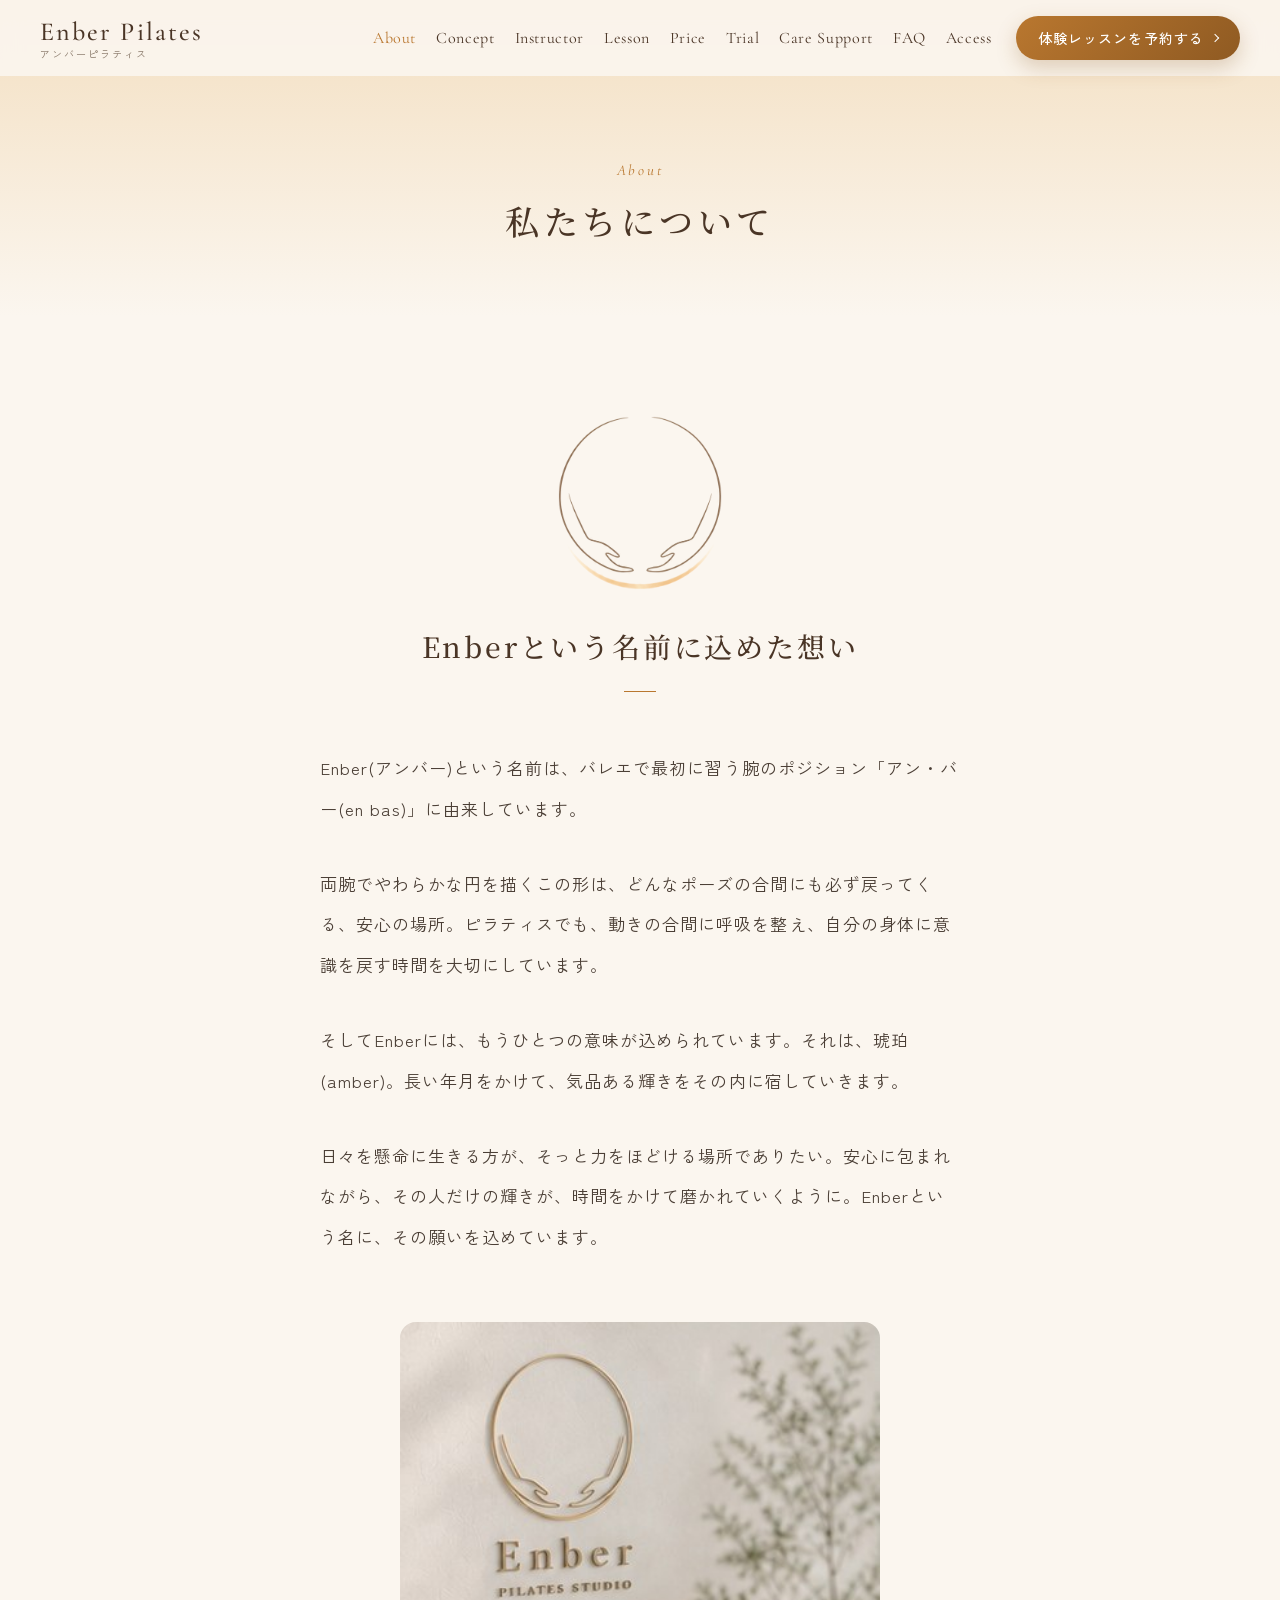
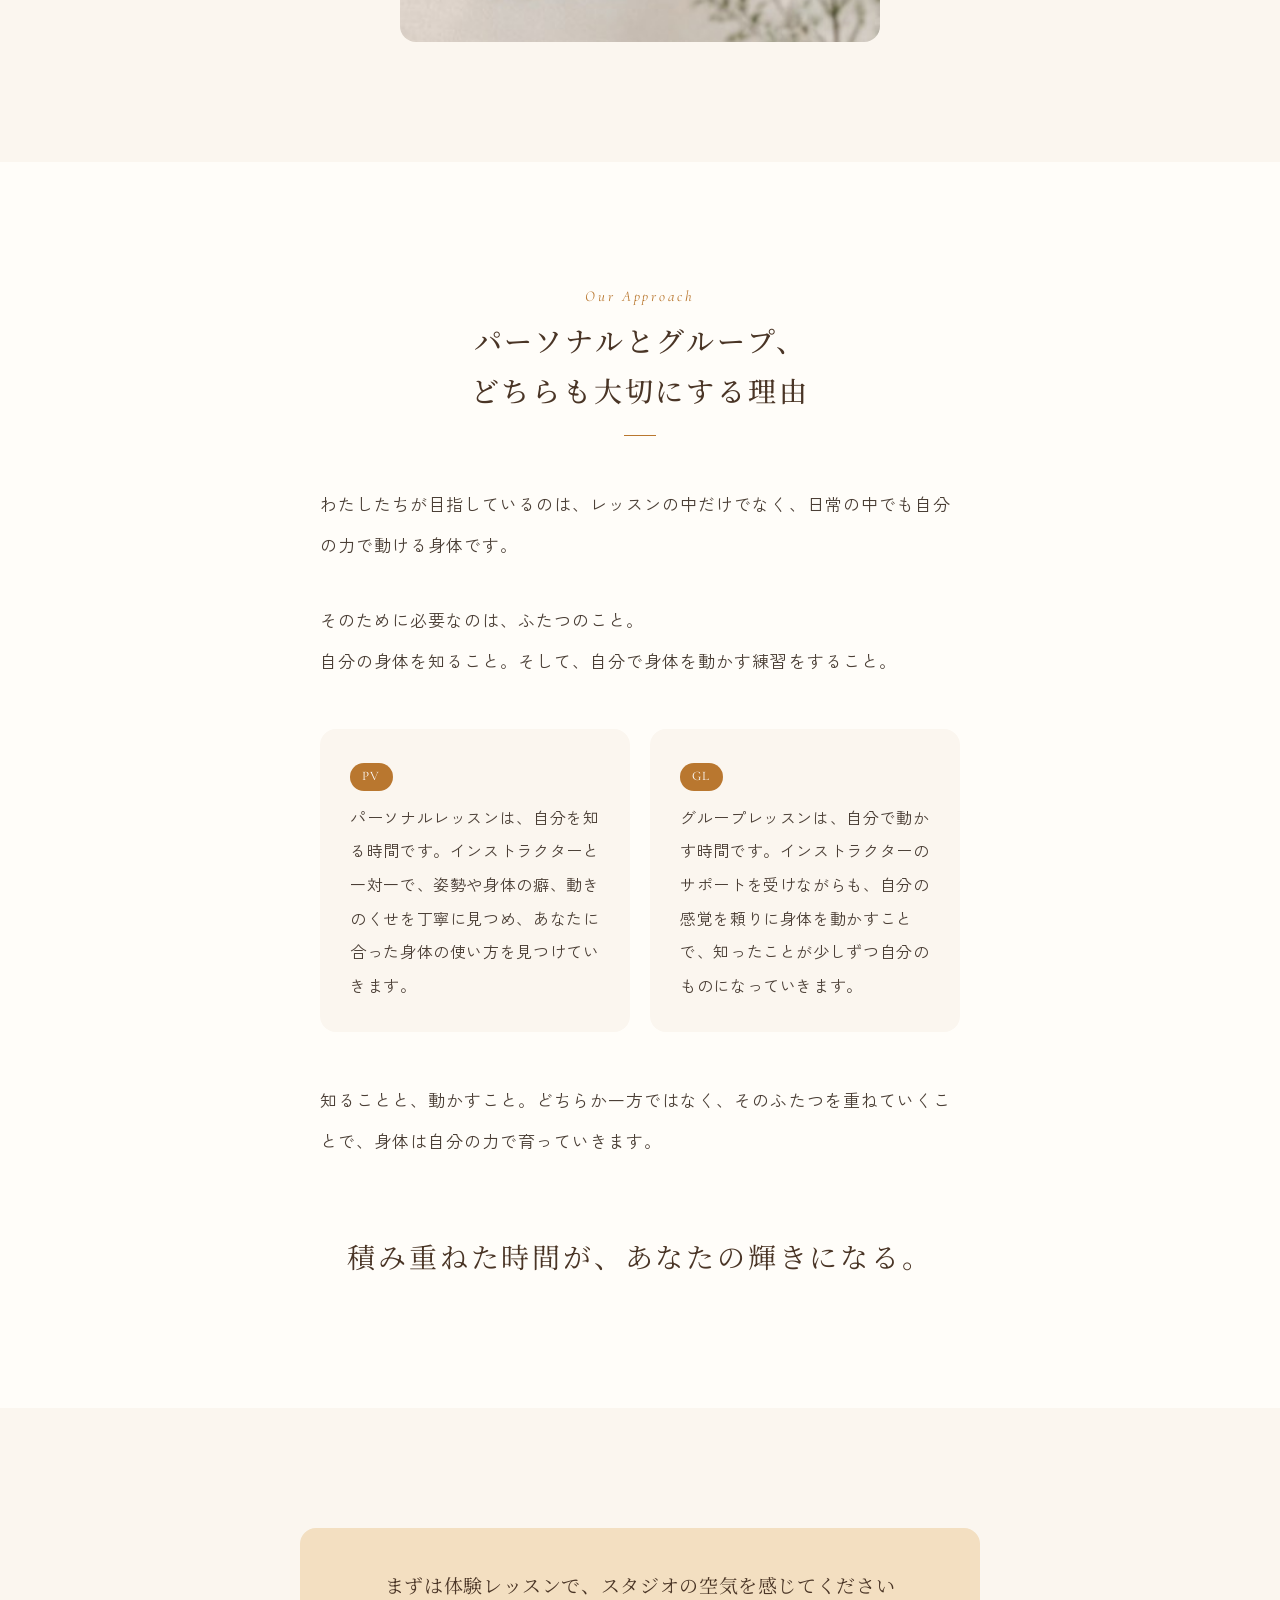
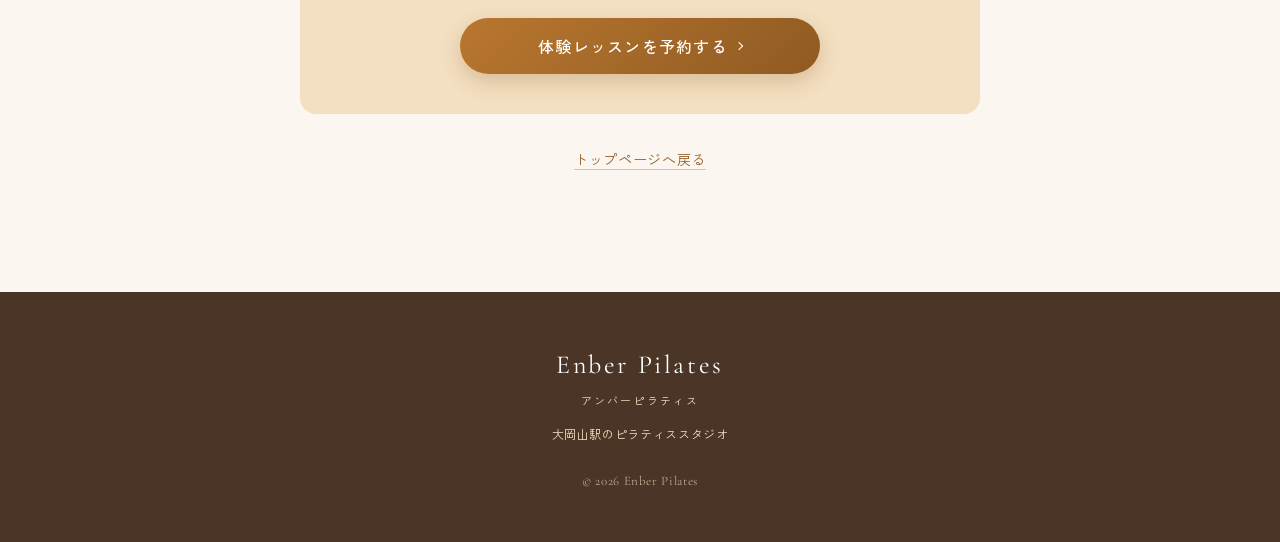
==== commit cea998a2: "Update concept wording and rebuild the About approach section Concept now says 育っていく; the About sect" ====
--- a/about.html
+++ b/about.html
@@ -71,29 +71,34 @@
       </div>
     </section>
 
-    <!-- ===== パーソナルとグループ、どちらも大切にしている理由 ===== -->
+    <!-- ===== パーソナルとグループ、どちらも大切にする理由（本文は指定どおりの文言・段落のまま掲載） ===== -->
     <section class="section approach">
       <div class="container story__container">
         <p class="section__en approach__en">Our Approach</p>
-        <h2 class="story__title">パーソナルとグループ、<br>ふたつを大切にする理由</h2>
+        <h2 class="story__title">パーソナルとグループ、<br>どちらも大切にする理由</h2>
         <div class="story__text">
-          <p>わたしたちが目指しているのは、レッスンの中だけでなく、日常の中でも自分の力で心地よく動ける身体です。</p>
+          <p>わたしたちが目指しているのは、レッスンの中だけでなく、日常の中でも自分の力で動ける身体です。</p>
           <p>そのために必要なのは、ふたつのこと。<br>
-            <span class="approach__key">自分の身体を知ること。そして、自分で身体を動かす練習をすること。</span></p>
+            自分の身体を知ること。そして、自分で身体を動かす練習をすること。</p>
         </div>
 
+        <!-- パーソナル（PV）とグループ（GL）を対等に並べる -->
         <div class="approach__pair">
           <div class="approach__item">
-            <p class="approach__label">Personal</p>
+            <p class="lesson-card__tag">PV</p>
             <p>パーソナルレッスンは、自分を知る時間です。インストラクターと一対一で、姿勢や身体の癖、動きのくせを丁寧に見つめ、あなたに合った身体の使い方を見つけていきます。</p>
           </div>
           <div class="approach__item">
-            <p class="approach__label">Group</p>
+            <p class="lesson-card__tag">GL</p>
             <p>グループレッスンは、自分で動かす時間です。インストラクターのサポートを受けながらも、自分の感覚を頼りに身体を動かすことで、知ったことが少しずつ自分のものになっていきます。</p>
           </div>
         </div>
 
-        <p class="approach__closing">知ることと、動かすこと。どちらか一方ではなく、そのふたつを重ねていくことで、身体は自分の力で変わっていきます。</p>
+        <div class="story__text approach__after">
+          <p>知ることと、動かすこと。どちらか一方ではなく、そのふたつを重ねていくことで、身体は自分の力で育っていきます。</p>
+        </div>
+
+        <p class="approach__closing">積み重ねた時間が、<br class="sp-only">あなたの輝きになる。</p>
       </div>
     </section>
 
--- a/css/style.css
+++ b/css/style.css
@@ -1445,7 +1445,6 @@
 .approach { background: var(--color-ivory); }
 .approach__en { text-align: center; margin-bottom: 4px; }
 .approach .story__text { margin-top: 32px; }
-.approach__key { display: inline-block; margin-top: 0.4em; font-family: var(--font-serif); font-size: 1.08em; color: var(--color-brown); }
 .approach__pair { display: grid; gap: 14px; margin-top: 36px; }
 .approach__item {
   padding: 22px 22px 24px;
@@ -1454,18 +1453,13 @@
   background: var(--color-cream);
   border-radius: var(--radius);
 }
-.approach__label {
-  margin-bottom: 6px;
-  font-family: var(--font-en);
-  font-style: italic;
-  font-size: 18px;
+.approach__item .lesson-card__tag { margin-bottom: 10px; }
+.approach .story__text.approach__after { margin-top: 36px; }
+.approach__closing {
+  margin-top: 48px;
+  font-family: var(--font-serif);
+  font-size: 21px;
   letter-spacing: 0.1em;
-  color: var(--color-amber);
-}
-.approach__closing {
-  margin-top: 40px;
-  font-family: var(--font-serif);
-  font-size: 17px;
   line-height: 2.2;
   text-align: center;
   color: var(--color-brown);
@@ -1660,6 +1654,7 @@
   .approach .story__text { margin-top: 48px; }
   .approach__pair { grid-template-columns: 1fr 1fr; gap: 20px; margin-top: 48px; }
   .approach__item { padding: 28px 30px 30px; font-size: 16px; }
-  .approach__closing { margin-top: 56px; font-size: 20px; }
+  .approach .story__text.approach__after { margin-top: 48px; }
+  .approach__closing { margin-top: 64px; font-size: 28px; }
   .approach + .story-cta { padding-top: 120px; }
 }
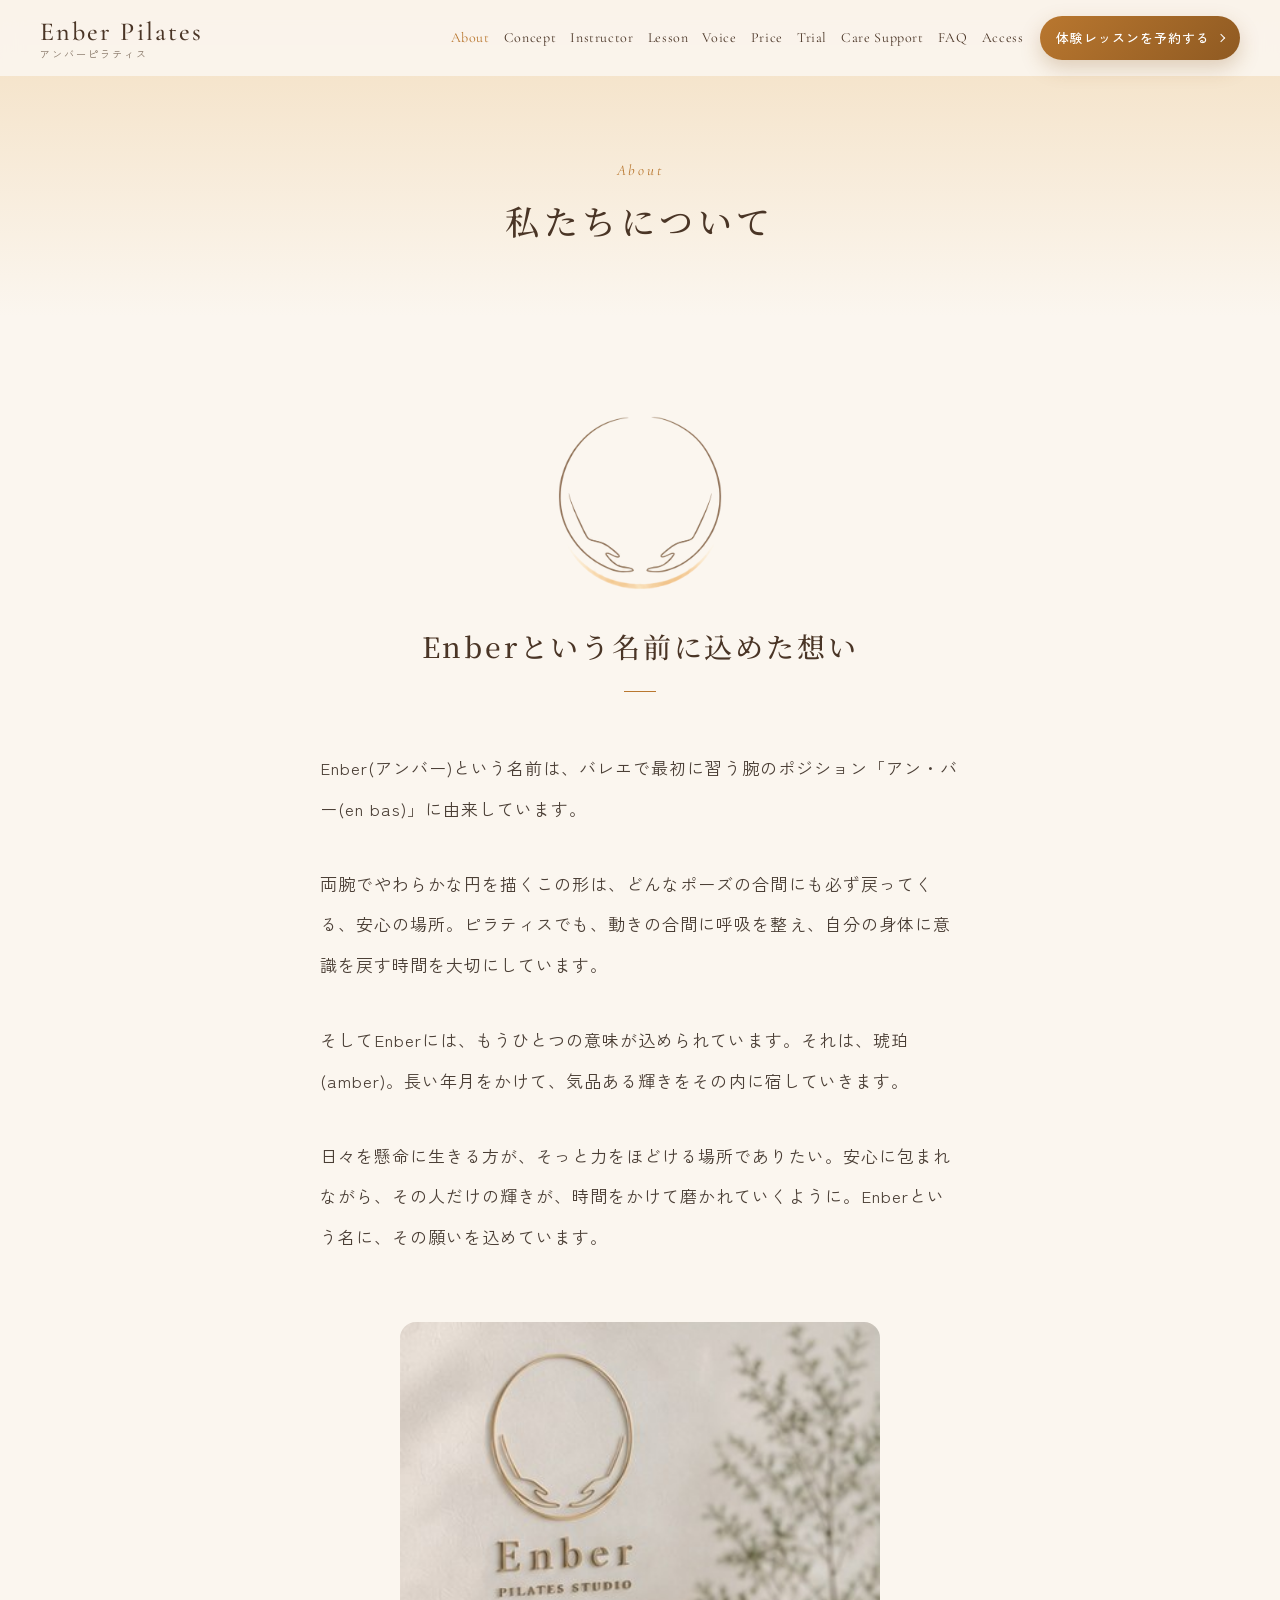
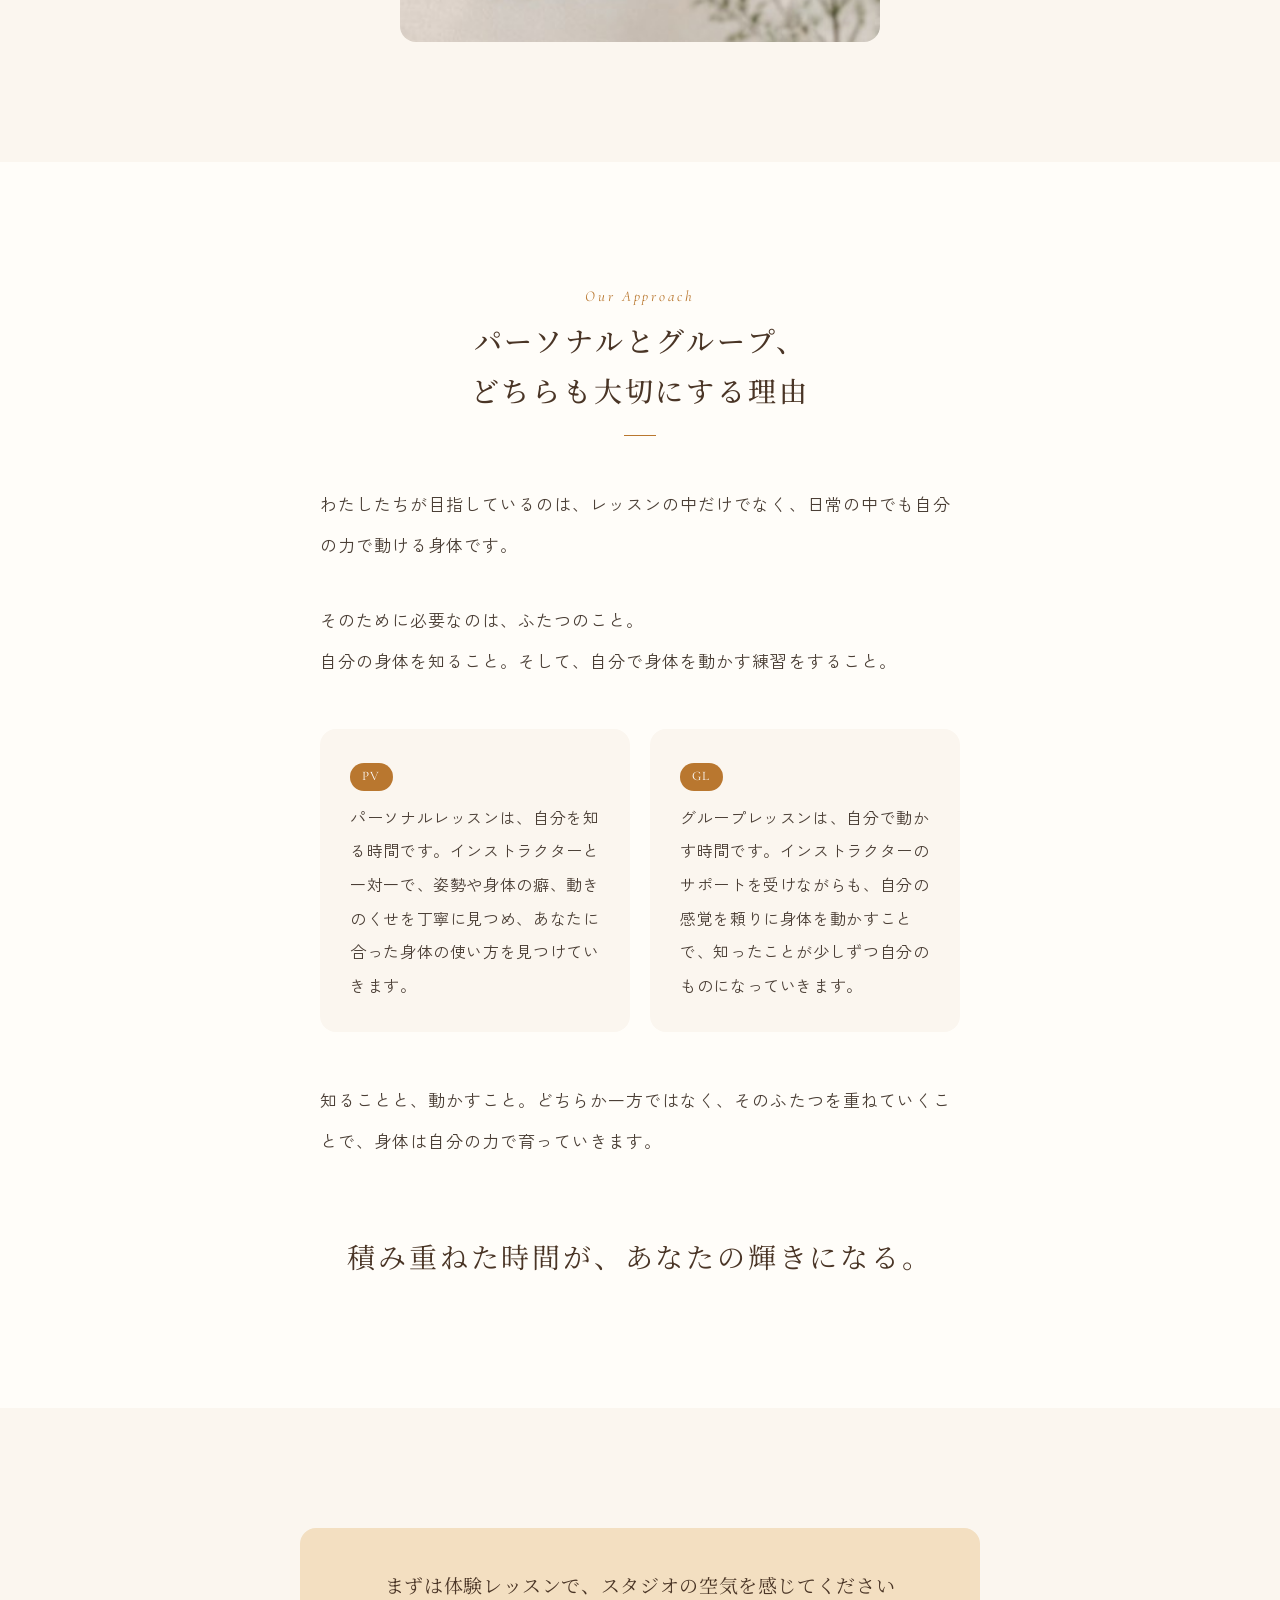
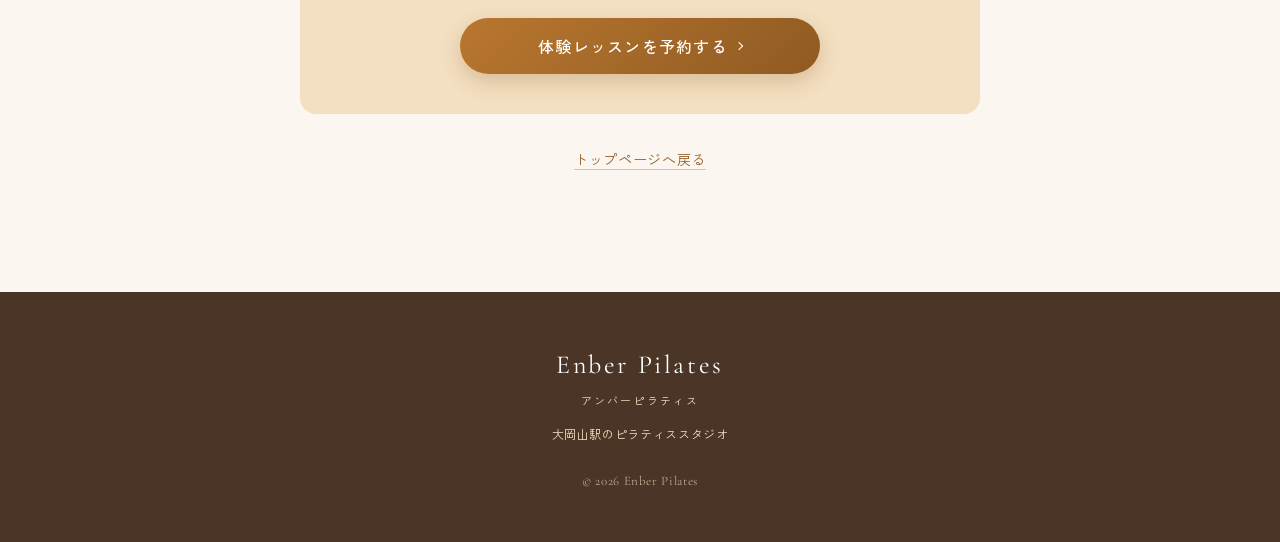
==== commit cca829a7: "Add Voice to the navigation and tune mid-width nav Co-Authored-By: Claude Opus 5.5 <noreply@anthropi" ====
--- a/about.html
+++ b/about.html
@@ -36,6 +36,7 @@
         <li><a href="index.html#concept">Concept<small>想い</small></a></li>
         <li><a href="index.html#instructor">Instructor<small>インストラクター</small></a></li>
         <li><a href="index.html#lesson">Lesson<small>レッスン</small></a></li>
+        <li><a href="index.html#voice">Voice<small>お客様の声</small></a></li>
         <li><a href="index.html#price">Price<small>料金プラン</small></a></li>
         <li><a href="index.html#trial">Trial<small>体験レッスン</small></a></li>
         <li><a href="index.html#care">Care Support<small>ケアサポート制度</small></a></li>
--- a/css/style.css
+++ b/css/style.css
@@ -538,6 +538,7 @@
 /* 開閉部分が続くときは区切り線1本でつなげる */
 .history + .history { margin-top: 0; }
 .history .check-list { margin: 12px 0 4px; }
+.history .qual-list { margin: 12px 0 8px; }
 .history__intro { margin-top: 12px; font-size: 13px; line-height: 1.85; }
 .history__list {
   display: grid;
@@ -1279,7 +1280,7 @@
   .instructor-card__body { display: flex; flex-direction: column; flex: 1; padding: 28px 26px 32px; }
   .instructor-card .history { margin-top: auto; padding-top: 0; }
   .instructor-card .history + .history { margin-top: 0; }
-  .instructor-card .qual-list { margin-bottom: 22px; }
+  .instructor-card__message { margin-bottom: 22px; }
   .instructor-card__name { font-size: 32px; }
 
   /* Lesson */
@@ -1329,10 +1330,18 @@
   .fixed-cta { display: none; }
 }
 
-@media (min-width: 768px) and (max-width: 1080px) {
+/* 中くらいの画面幅：メニューがロゴに重ならないよう詰める */
+@media (min-width: 768px) and (max-width: 1280px) {
+  .nav { gap: 16px; }
   .nav__list { gap: 14px; }
   .nav__list a { font-size: 14px; }
-  .nav__list li:nth-child(n+6) { display: none; }
+  .nav__cta { padding: 8px 16px; font-size: 13px; }
+}
+@media (min-width: 768px) and (max-width: 1060px) {
+  .nav__list li:nth-child(n+7) { display: none; }
+}
+@media (min-width: 768px) and (max-width: 840px) {
+  .nav__list li:nth-child(n+5) { display: none; }
 }
 
 @keyframes scrollLine {
